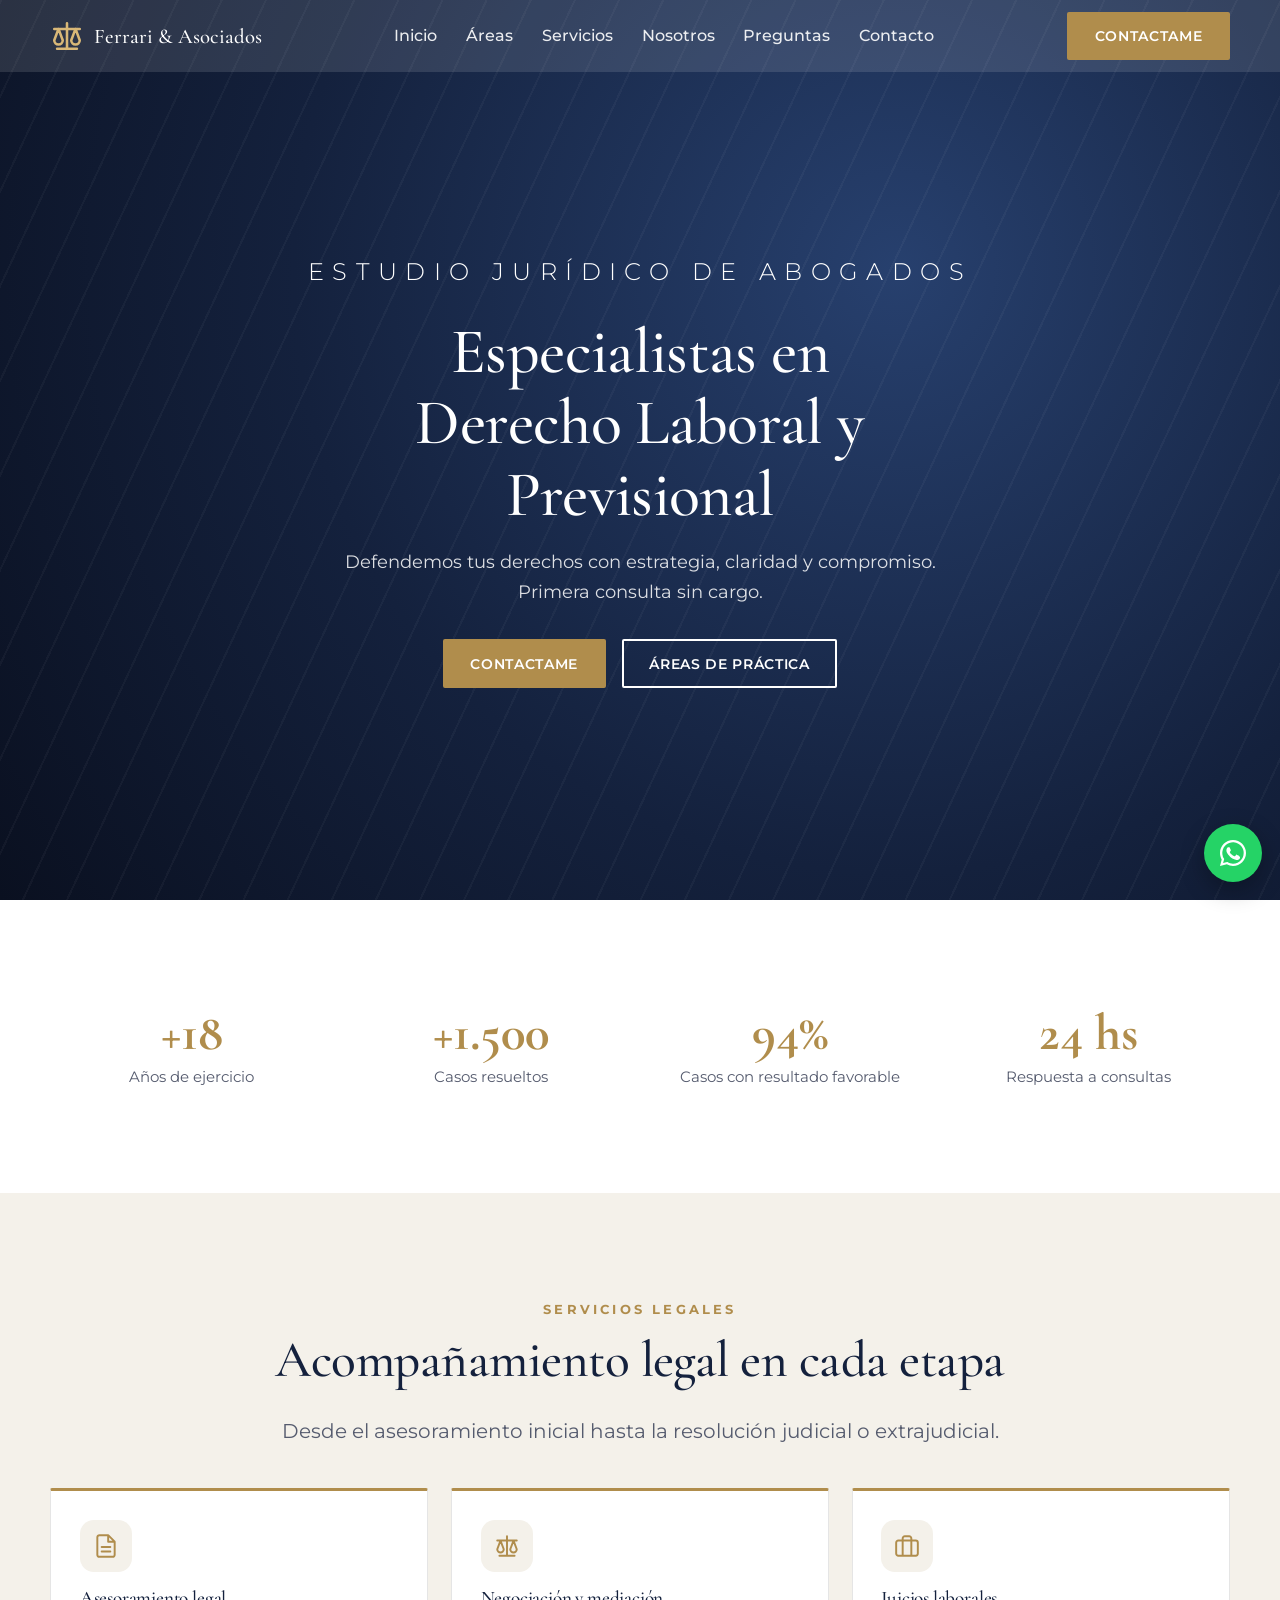
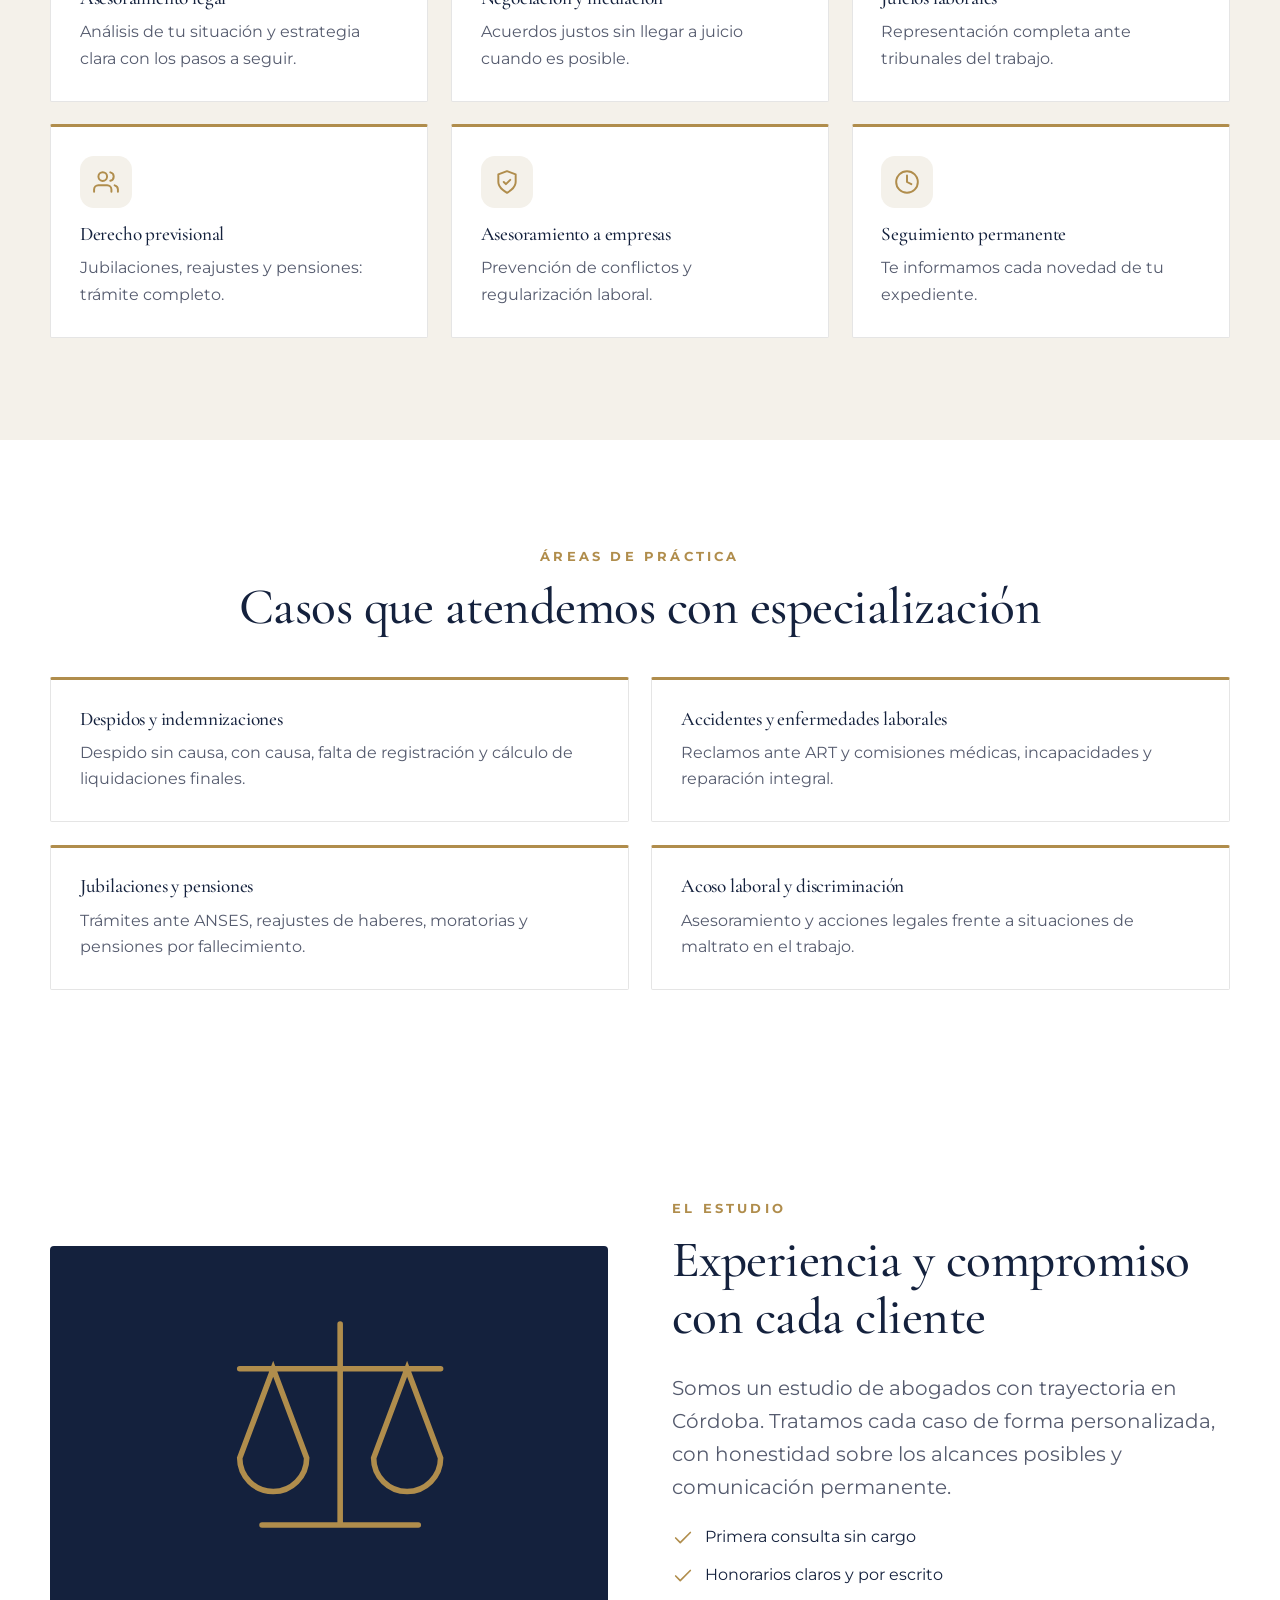
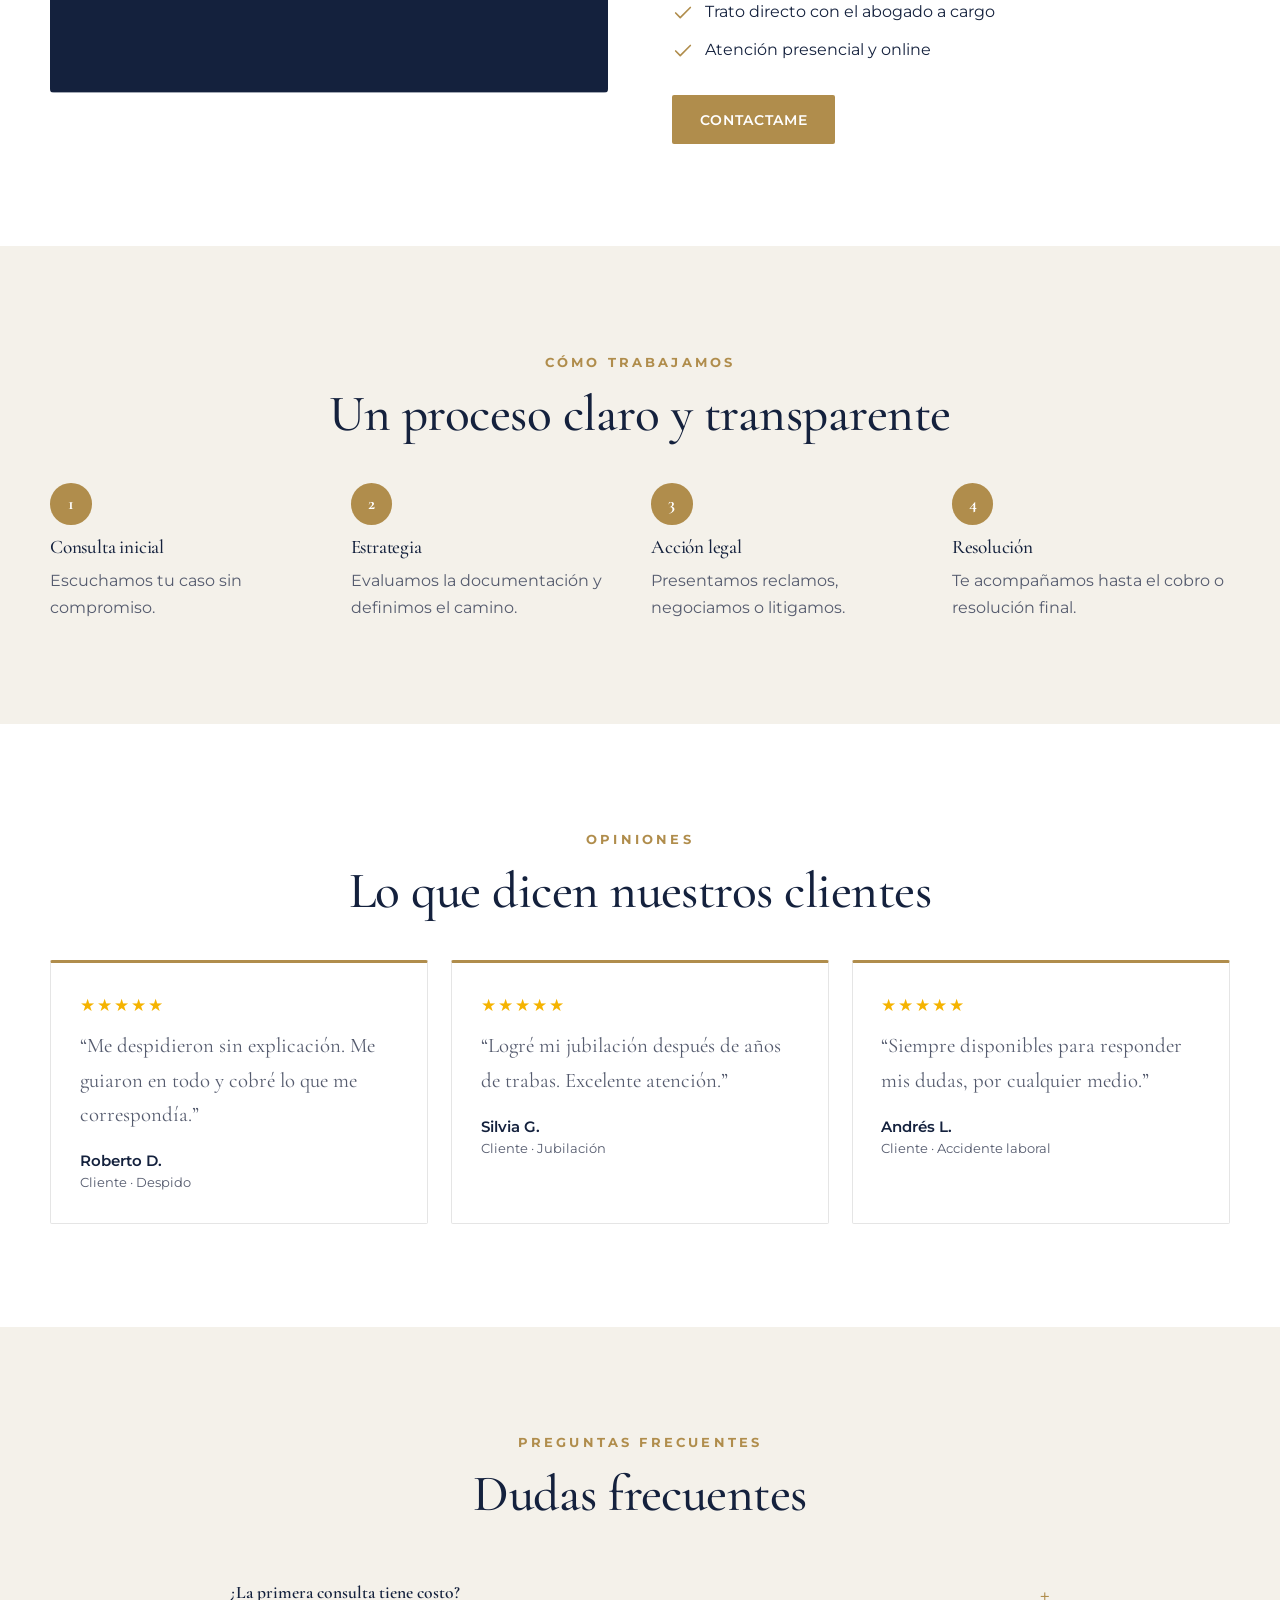
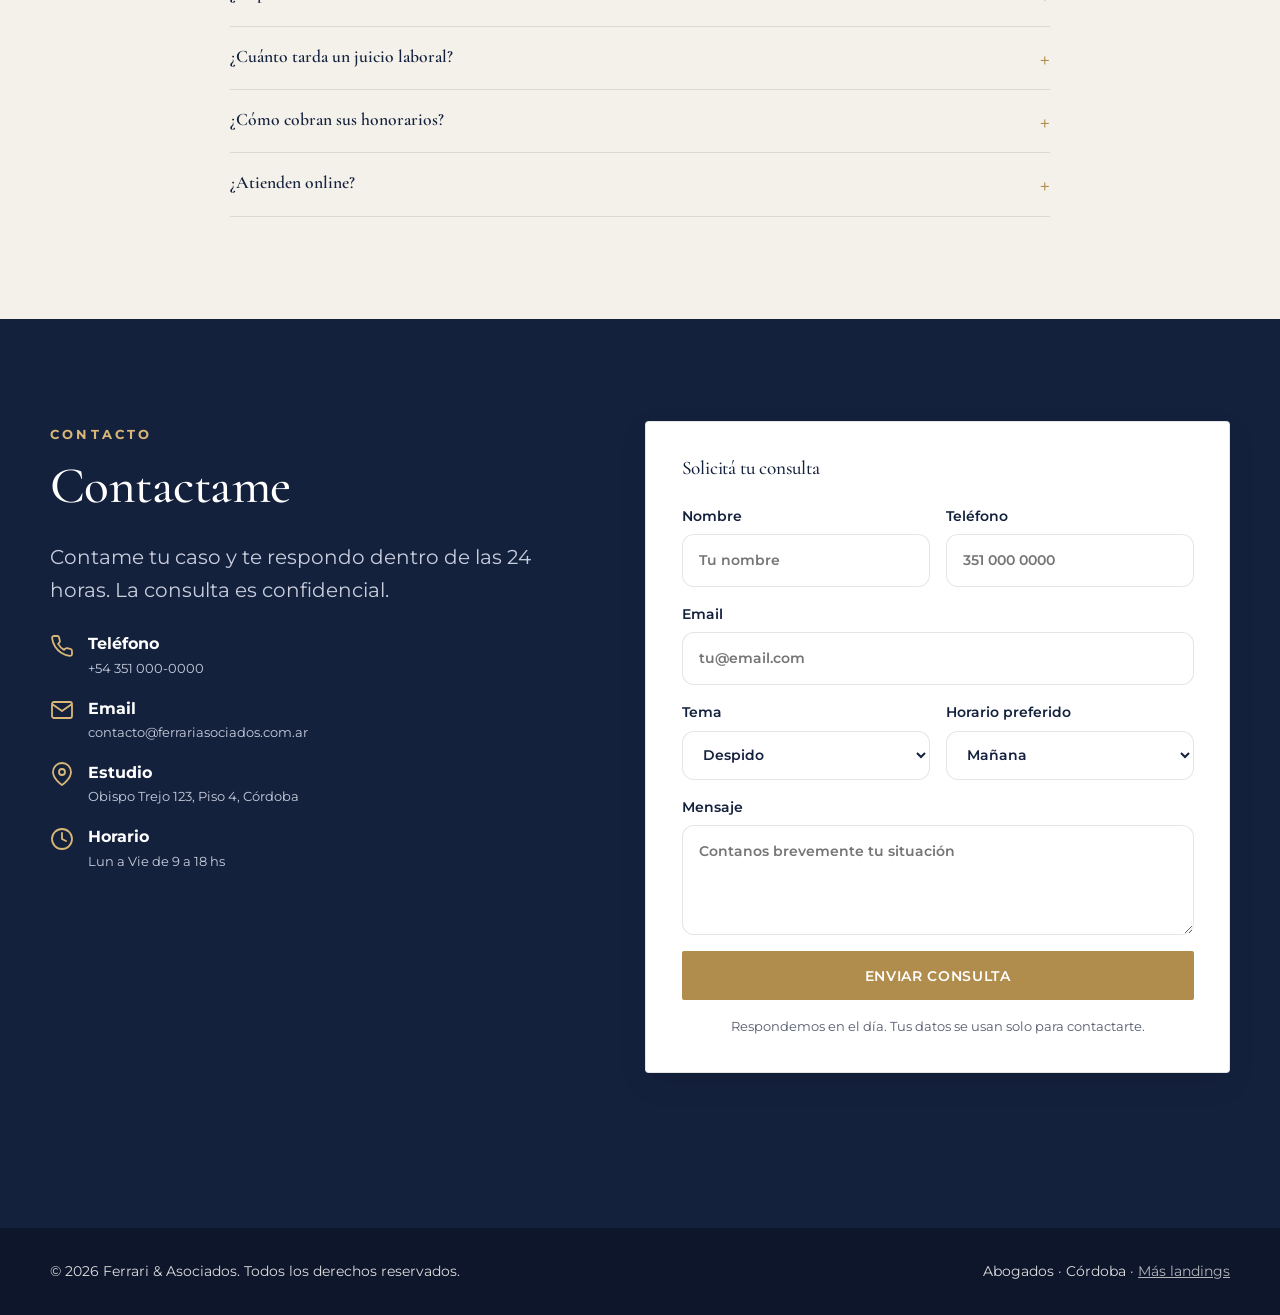
==== abogado/index.html @ fa059aa9 "Agrega 6 landing pages responsive (veterinario, abogado, médico, dentista, psicólogo, nutricionista)" ====
<!DOCTYPE html>
<html lang="es">
<head>
<meta charset="utf-8">
<meta name="viewport" content="width=device-width,initial-scale=1">
<title>Estudio Jurídico Ferrari & Asociados · Abogados en Córdoba</title>
<meta name="description" content="Abogados especialistas en derecho laboral y previsional en Córdoba. Primera consulta sin cargo.">
<meta name="theme-color" content="#14213d">
<link rel="preconnect" href="https://fonts.googleapis.com">
<link rel="preconnect" href="https://fonts.gstatic.com" crossorigin>
<link href="https://fonts.googleapis.com/css2?family=Cormorant+Garamond:wght@400;500;600;700&family=Montserrat:wght@300;400;500;600&display=swap" rel="stylesheet">
<link rel="stylesheet" href="../assets/base.css">
<style>
.checks{list-style:none;padding:0;margin:0 0 2rem;display:grid;gap:.7rem}
.checks li{display:flex;gap:.7rem;align-items:flex-start}
.checks svg{width:22px;height:22px;flex:none;color:var(--primary);margin-top:.2rem}
.person{text-align:center}
.avatar{width:84px;height:84px;margin:0 auto 1rem;border-radius:50%;background:var(--primary);color:var(--primary-ink);display:grid;place-items:center;font:700 2rem var(--font-head)}
.person p{font-size:.95rem}
.hero-actions{display:flex;flex-wrap:wrap;gap:1rem;margin-top:2rem}
.about-art svg{width:100%;height:auto;border-radius:var(--radius)}
.hero-split{min-height:100svh;display:flex;align-items:center;padding:calc(var(--nav-h) + 2rem) 0 4rem;position:relative;overflow:hidden}
.hero-split .container{display:grid;grid-template-columns:1.1fr .9fr;gap:3rem;align-items:center}
.hero-split .art svg{width:100%;height:auto;max-height:70vh;margin-inline:auto}
@media (max-width:820px){.hero-split .container{grid-template-columns:1fr}.hero-split .art{order:-1;max-width:340px;margin-inline:auto}.hero-split{text-align:left}}

:root{--primary:#b08d4c;--accent:#b08d4c;--bg:#fff;--bg2:#f4f1ea;--ink:#14213d;--muted:#555b6e;--soft:#f4f1ea;--font-head:"Cormorant Garamond",serif;--font-body:"Montserrat",sans-serif;--nav-ink:#fff;--menu-ink:#fff;--nav-bg:rgba(14,22,43,.96);--radius:4px;--footer-bg:#0e162b}
h1,h2,h3{font-weight:500}h2{font-size:clamp(2rem,4.5vw,3.2rem)}
.nav{background:rgba(255,255,255,.12);color:#fff}.nav .brand{font-weight:500;font-size:1.3rem}
.hero-law{position:relative;min-height:100svh;display:flex;align-items:center;text-align:center;color:#fff;padding:calc(var(--nav-h) + 2rem) 0 4rem;background:radial-gradient(circle at 70% 30%,#27406e 0,#14213d 55%,#0a1020 100%)}
.hero-law::before{content:"";position:absolute;inset:0;background:repeating-linear-gradient(115deg,rgba(255,255,255,.035) 0 2px,transparent 2px 40px)}
.hero-law .container{position:relative}
.kicker{letter-spacing:.35em;font-size:clamp(.85rem,2.4vw,1.5rem);font-weight:300;margin-bottom:1.5rem}
.hero-law h1{font-size:clamp(2rem,5.5vw,4rem);font-weight:500;max-width:18ch;margin:0 auto 1rem}
.sub{font-size:1.15rem;opacity:.85;max-width:52ch;margin:0 auto}
.hero-law .hero-actions{justify-content:center}
.btn{border-radius:2px;letter-spacing:.05em;text-transform:uppercase;font-size:.85rem}
.btn.gold{background:#b08d4c;color:#fff}.hero-law .btn.ghost{color:#fff}
.card{box-shadow:none;border-top:3px solid var(--primary);border-radius:2px}
.eyebrow{letter-spacing:.25em}
.contact-sec{background:#14213d;color:#fff}.contact-sec .lead,.contact-sec .info small{color:#c9cedd}.contact-sec .eyebrow,.contact-sec .info svg{color:#d9b877}
.contact-sec .form{color:#14213d}.contact-sec .form h3{color:#14213d}
.quote p{font-family:var(--font-head);font-size:1.3rem}
.prices{display:grid;grid-template-columns:repeat(3,1fr);gap:1rem;margin-top:2rem}
@media (max-width:820px){.prices{grid-template-columns:1fr}}
</style>
</head>
<body class="law">
<header class="nav">
  <div class="container">
    <a class="brand" href="#inicio" aria-label="Ferrari & Asociados"><svg style="color:#d9b877" viewBox="0 0 24 24" fill="none" stroke="currentColor" stroke-width="1.8" stroke-linecap="round" stroke-linejoin="round" aria-hidden="true" ><path d="M12 3v18M5 21h14M3 7h18M6 7l-3 8a3 3 0 0 0 6 0zM18 7l-3 8a3 3 0 0 0 6 0z"/></svg><span>Ferrari & Asociados</span></a>
    <nav aria-label="Principal"><ul class="menu"><li><a href="#inicio">Inicio</a></li><li><a href="#areas">Áreas</a></li><li><a href="#servicios">Servicios</a></li><li><a href="#nosotros">Nosotros</a></li><li><a href="#faq">Preguntas</a></li><li><a href="#contacto">Contacto</a></li></ul></nav>
    <a class="btn nav-cta gold" href="#contacto">Contactame</a>
    <button class="burger" aria-label="Abrir menú" aria-expanded="false"><span></span><span></span><span></span></button>
  </div>
</header>
<main>
<section class="hero-law" id="inicio"><div class="shade"></div><div class="container"><p class="kicker">ESTUDIO JURÍDICO DE ABOGADOS</p><h1>Especialistas en Derecho Laboral y Previsional</h1><p class="sub">Defendemos tus derechos con estrategia, claridad y compromiso. Primera consulta sin cargo.</p><div class="hero-actions"><a class="btn gold" href="#contacto">Contactame</a><a class="btn ghost" href="#areas">Áreas de práctica</a></div></div></section>
<section class="section"><div class="container"><div class="stats"><div><b>+18</b><span>Años de ejercicio</span></div><div><b>+1.500</b><span>Casos resueltos</span></div><div><b>94%</b><span>Casos con resultado favorable</span></div><div><b>24 hs</b><span>Respuesta a consultas</span></div></div></div></section>
<section class="section alt" id="servicios"><div class="container">
  <div class="center"><span class="eyebrow">Servicios legales</span><h2>Acompañamiento legal en cada etapa</h2><p class="lead">Desde el asesoramiento inicial hasta la resolución judicial o extrajudicial.</p></div>
  <div class="grid g3" style="margin-top:2.5rem"><article class="card reveal"><div class="ico"><svg viewBox="0 0 24 24" fill="none" stroke="currentColor" stroke-width="1.8" stroke-linecap="round" stroke-linejoin="round" aria-hidden="true" ><path d="M14 2H6a2 2 0 0 0-2 2v16a2 2 0 0 0 2 2h12a2 2 0 0 0 2-2V8zM14 2v6h6M8 13h8M8 17h8"/></svg></div><h3>Asesoramiento legal</h3><p>Análisis de tu situación y estrategia clara con los pasos a seguir.</p></article><article class="card reveal"><div class="ico"><svg viewBox="0 0 24 24" fill="none" stroke="currentColor" stroke-width="1.8" stroke-linecap="round" stroke-linejoin="round" aria-hidden="true" ><path d="M12 3v18M5 21h14M3 7h18M6 7l-3 8a3 3 0 0 0 6 0zM18 7l-3 8a3 3 0 0 0 6 0z"/></svg></div><h3>Negociación y mediación</h3><p>Acuerdos justos sin llegar a juicio cuando es posible.</p></article><article class="card reveal"><div class="ico"><svg viewBox="0 0 24 24" fill="none" stroke="currentColor" stroke-width="1.8" stroke-linecap="round" stroke-linejoin="round" aria-hidden="true" ><path d="M4 7h16a2 2 0 0 1 2 2v10a2 2 0 0 1-2 2H4a2 2 0 0 1-2-2V9a2 2 0 0 1 2-2zM16 21V5a2 2 0 0 0-2-2h-4a2 2 0 0 0-2 2v16"/></svg></div><h3>Juicios laborales</h3><p>Representación completa ante tribunales del trabajo.</p></article><article class="card reveal"><div class="ico"><svg viewBox="0 0 24 24" fill="none" stroke="currentColor" stroke-width="1.8" stroke-linecap="round" stroke-linejoin="round" aria-hidden="true" ><path d="M17 21v-2a4 4 0 0 0-4-4H5a4 4 0 0 0-4 4v2M9 3a4 4 0 1 0 0 8 4 4 0 0 0 0-8zM23 21v-2a4 4 0 0 0-3-3.9M16 3.1a4 4 0 0 1 0 7.8"/></svg></div><h3>Derecho previsional</h3><p>Jubilaciones, reajustes y pensiones: trámite completo.</p></article><article class="card reveal"><div class="ico"><svg viewBox="0 0 24 24" fill="none" stroke="currentColor" stroke-width="1.8" stroke-linecap="round" stroke-linejoin="round" aria-hidden="true" ><path d="M12 22s8-4 8-10V5l-8-3-8 3v7c0 6 8 10 8 10zM9 12l2 2 4-4"/></svg></div><h3>Asesoramiento a empresas</h3><p>Prevención de conflictos y regularización laboral.</p></article><article class="card reveal"><div class="ico"><svg viewBox="0 0 24 24" fill="none" stroke="currentColor" stroke-width="1.8" stroke-linecap="round" stroke-linejoin="round" aria-hidden="true" ><path d="M12 2a10 10 0 1 0 0 20 10 10 0 0 0 0-20zM12 6v6l4 2"/></svg></div><h3>Seguimiento permanente</h3><p>Te informamos cada novedad de tu expediente.</p></article></div>
</div></section>
<section class="section" id="areas"><div class="container"><div class="center"><span class="eyebrow">Áreas de práctica</span><h2>Casos que atendemos con especialización</h2></div><div class="grid g2" style="margin-top:2.5rem"><div class="card reveal"><h3>Despidos y indemnizaciones</h3><p>Despido sin causa, con causa, falta de registración y cálculo de liquidaciones finales.</p></div><div class="card reveal"><h3>Accidentes y enfermedades laborales</h3><p>Reclamos ante ART y comisiones médicas, incapacidades y reparación integral.</p></div><div class="card reveal"><h3>Jubilaciones y pensiones</h3><p>Trámites ante ANSES, reajustes de haberes, moratorias y pensiones por fallecimiento.</p></div><div class="card reveal"><h3>Acoso laboral y discriminación</h3><p>Asesoramiento y acciones legales frente a situaciones de maltrato en el trabajo.</p></div></div></div></section>
<section class="section" id="nosotros"><div class="container split">
  <div class="about-art reveal" aria-hidden="true"><svg viewBox="0 0 500 400"><rect width="500" height="400" fill="#14213d"/><g stroke="#b08d4c" fill="none" stroke-width="5" stroke-linecap="round" transform="translate(140 40) scale(10)"><path d="M12 3v18M5 21h14M3 7h18M6 7l-3 8a3 3 0 0 0 6 0zM18 7l-3 8a3 3 0 0 0 6 0z" stroke-width=".5"/></g></svg></div>
  <div class="reveal"><span class="eyebrow">El estudio</span><h2>Experiencia y compromiso con cada cliente</h2><p class="lead">Somos un estudio de abogados con trayectoria en Córdoba. Tratamos cada caso de forma personalizada, con honestidad sobre los alcances posibles y comunicación permanente.</p><ul class="checks"><li><svg viewBox="0 0 24 24" fill="none" stroke="currentColor" stroke-width="1.8" stroke-linecap="round" stroke-linejoin="round" aria-hidden="true" ><path d="M20 6L9 17l-5-5"/></svg><span>Primera consulta sin cargo</span></li><li><svg viewBox="0 0 24 24" fill="none" stroke="currentColor" stroke-width="1.8" stroke-linecap="round" stroke-linejoin="round" aria-hidden="true" ><path d="M20 6L9 17l-5-5"/></svg><span>Honorarios claros y por escrito</span></li><li><svg viewBox="0 0 24 24" fill="none" stroke="currentColor" stroke-width="1.8" stroke-linecap="round" stroke-linejoin="round" aria-hidden="true" ><path d="M20 6L9 17l-5-5"/></svg><span>Trato directo con el abogado a cargo</span></li><li><svg viewBox="0 0 24 24" fill="none" stroke="currentColor" stroke-width="1.8" stroke-linecap="round" stroke-linejoin="round" aria-hidden="true" ><path d="M20 6L9 17l-5-5"/></svg><span>Atención presencial y online</span></li></ul><a class="btn" href="#contacto">Contactame</a></div>
</div></section>

<section class="section alt" id="proceso"><div class="container">
  <div class="center"><span class="eyebrow">Cómo trabajamos</span><h2>Un proceso claro y transparente</h2></div>
  <ol class="steps" style="margin-top:2.5rem"><li class="reveal"><h3>Consulta inicial</h3><p>Escuchamos tu caso sin compromiso.</p></li><li class="reveal"><h3>Estrategia</h3><p>Evaluamos la documentación y definimos el camino.</p></li><li class="reveal"><h3>Acción legal</h3><p>Presentamos reclamos, negociamos o litigamos.</p></li><li class="reveal"><h3>Resolución</h3><p>Te acompañamos hasta el cobro o resolución final.</p></li></ol>
</div></section>
<section class="section " id="opiniones"><div class="container">
  <div class="center"><span class="eyebrow">Opiniones</span><h2>Lo que dicen nuestros clientes</h2></div>
  <div class="grid g3" style="margin-top:2.5rem"><blockquote class="card quote reveal" style="margin:0"><div class="stars" aria-label="5 estrellas">★★★★★</div><p>“Me despidieron sin explicación. Me guiaron en todo y cobré lo que me correspondía.”</p><footer>Roberto D.<small>Cliente · Despido</small></footer></blockquote><blockquote class="card quote reveal" style="margin:0"><div class="stars" aria-label="5 estrellas">★★★★★</div><p>“Logré mi jubilación después de años de trabas. Excelente atención.”</p><footer>Silvia G.<small>Cliente · Jubilación</small></footer></blockquote><blockquote class="card quote reveal" style="margin:0"><div class="stars" aria-label="5 estrellas">★★★★★</div><p>“Siempre disponibles para responder mis dudas, por cualquier medio.”</p><footer>Andrés L.<small>Cliente · Accidente laboral</small></footer></blockquote></div>
</div></section>
<section class="section alt" id="faq"><div class="container">
  <div class="center"><span class="eyebrow">Preguntas frecuentes</span><h2>Dudas frecuentes</h2></div>
  <div class="faq"><details><summary>¿La primera consulta tiene costo?</summary><p>No. La primera consulta es sin cargo y sin compromiso.</p></details><details><summary>¿Cuánto tarda un juicio laboral?</summary><p>Depende de cada caso. En la consulta te damos un estimativo realista.</p></details><details><summary>¿Cómo cobran sus honorarios?</summary><p>Se acuerdan por escrito al inicio. En muchos casos, a resultado.</p></details><details><summary>¿Atienden online?</summary><p>Sí, por videollamada o WhatsApp, además de la atención presencial.</p></details></div>
</div></section>
<section class="section contact-sec" id="contacto"><div class="container contact">
  <div class="reveal">
    <span class="eyebrow">Contacto</span>
    <h2>Contactame</h2>
    <p class="lead">Contame tu caso y te respondo dentro de las 24 horas. La consulta es confidencial.</p>
    <ul class="info"><li><svg viewBox="0 0 24 24" fill="none" stroke="currentColor" stroke-width="1.8" stroke-linecap="round" stroke-linejoin="round" aria-hidden="true" ><path d="M22 16.9v3a2 2 0 0 1-2.2 2 19.8 19.8 0 0 1-8.6-3.1 19.5 19.5 0 0 1-6-6A19.8 19.8 0 0 1 2.1 4.2 2 2 0 0 1 4.1 2h3a2 2 0 0 1 2 1.7c.1 1 .4 1.9.7 2.8a2 2 0 0 1-.5 2.1L8.1 9.9a16 16 0 0 0 6 6l1.3-1.3a2 2 0 0 1 2.1-.4c.9.3 1.8.6 2.8.7a2 2 0 0 1 1.7 2z"/></svg><div><b>Teléfono</b><small>+54 351 000-0000</small></div></li><li><svg viewBox="0 0 24 24" fill="none" stroke="currentColor" stroke-width="1.8" stroke-linecap="round" stroke-linejoin="round" aria-hidden="true" ><path d="M4 4h16a2 2 0 0 1 2 2v12a2 2 0 0 1-2 2H4a2 2 0 0 1-2-2V6a2 2 0 0 1 2-2zM22 6l-10 7L2 6"/></svg><div><b>Email</b><small>contacto@ferrariasociados.com.ar</small></div></li><li><svg viewBox="0 0 24 24" fill="none" stroke="currentColor" stroke-width="1.8" stroke-linecap="round" stroke-linejoin="round" aria-hidden="true" ><path d="M21 10c0 7-9 13-9 13S3 17 3 10a9 9 0 0 1 18 0zM12 7a3 3 0 1 0 0 6 3 3 0 0 0 0-6z"/></svg><div><b>Estudio</b><small>Obispo Trejo 123, Piso 4, Córdoba</small></div></li><li><svg viewBox="0 0 24 24" fill="none" stroke="currentColor" stroke-width="1.8" stroke-linecap="round" stroke-linejoin="round" aria-hidden="true" ><path d="M12 2a10 10 0 1 0 0 20 10 10 0 0 0 0-20zM12 6v6l4 2"/></svg><div><b>Horario</b><small>Lun a Vie de 9 a 18 hs</small></div></li></ul>
    <iframe class="map" title="Mapa" loading="lazy" src="https://www.openstreetmap.org/export/embed.html?bbox=-64.22%2C-31.44%2C-64.16%2C-31.40&amp;layer=mapnik"></iframe>
  </div>
  <form class="form reveal" data-wa="5493510000000" aria-label="Formulario de contacto">
    <h3>Solicitá tu consulta</h3>
    <div class="row">
      <label>Nombre<input name="Nombre" required autocomplete="name" placeholder="Tu nombre"></label>
      <label>Teléfono<input name="Teléfono" type="tel" required autocomplete="tel" placeholder="351 000 0000"></label>
    </div>
    <label>Email<input name="Email" type="email" autocomplete="email" placeholder="tu@email.com"></label>
    <div class="row">
      <label>Tema<select name="Motivo"><option>Despido</option><option>Accidente laboral</option><option>Jubilación / pensión</option><option>Reclamo de haberes</option><option>Otro</option></select></label>
      <label>Horario preferido<select name="Horario"><option>Mañana</option><option>Tarde</option><option>Noche</option></select></label>
    </div>
    <label>Mensaje<textarea name="Mensaje" placeholder="Contanos brevemente tu situación"></textarea></label>
    <button class="btn block gold" type="submit">Enviar consulta</button>
    <div class="form-ok" role="status">¡Gracias! Se abrió WhatsApp con tu mensaje para que lo envíes.</div>
    <p class="note">Respondemos en el día. Tus datos se usan solo para contactarte.</p>
  </form>
</div></section>
</main>
<footer class="footer"><div class="container"><span>© <span id="year">2026</span> Ferrari & Asociados. Todos los derechos reservados.</span><span>Abogados · Córdoba · <a href="../index.html">Más landings</a></span></div></footer>
<a class="wa" href="https://wa.me/5493510000000" target="_blank" rel="noopener" aria-label="WhatsApp"><svg viewBox="0 0 32 32" aria-hidden="true"><path d="M16 3C8.8 3 3 8.8 3 16c0 2.3.6 4.5 1.7 6.4L3 29l6.8-1.8A13 13 0 0 0 16 29c7.2 0 13-5.8 13-13S23.2 3 16 3zm0 23.7c-2 0-3.9-.6-5.5-1.6l-.4-.2-4 1 1.1-3.9-.3-.4A10.7 10.7 0 1 1 16 26.700zm5.900-8c-.3-.2-1.900-.9-2.200-1-.3-.1-.5-.2-.7.2-.2.300-.8 1-1 1.200-.2.200-.4.200-.7.100-.3-.2-1.400-.5-2.600-1.600-1-.9-1.600-1.900-1.800-2.200-.2-.3 0-.5.100-.7l.5-.6c.2-.2.200-.3.300-.5.100-.2.100-.4 0-.6l-1-2.300c-.2-.6-.5-.5-.7-.5h-.6c-.2 0-.6.100-.9.400-.3.300-1.200 1.100-1.200 2.800s1.200 3.300 1.400 3.500c.2.200 2.400 3.700 5.800 5.100 3.400 1.400 3.400.9 4 .9.600-.1 1.900-.8 2.200-1.500.3-.8.300-1.400.2-1.500-.1-.1-.3-.2-.6-.4z"/></svg></a>
<script src="../assets/main.js"></script>
</body>
</html>
---- assets/base.css ----
/* Base compartida: reset, layout responsive y componentes. Cada landing define su tema con variables. */
:root{
  --bg:#fff;--bg2:#f5f5f7;--ink:#1b1b1f;--muted:#5d5d68;
  --primary:#3a5bd9;--primary-ink:#fff;--accent:#ff7a3d;
  --line:rgba(0,0,0,.1);--radius:16px;--shadow:0 10px 30px rgba(0,0,0,.08);
  --font-head:system-ui,-apple-system,"Segoe UI",Roboto,sans-serif;
  --font-body:system-ui,-apple-system,"Segoe UI",Roboto,sans-serif;
  --nav-h:72px;
}
*,*::before,*::after{box-sizing:border-box}
html{scroll-behavior:smooth;scroll-padding-top:calc(var(--nav-h) + 8px);-webkit-text-size-adjust:100%}
body{margin:0;background:var(--bg);color:var(--ink);font:1rem/1.65 var(--font-body);overflow-x:hidden}
img,svg{max-width:100%;display:block}
a{color:inherit}
h1,h2,h3{font-family:var(--font-head);line-height:1.12;margin:0 0 .5em;letter-spacing:-.01em}
h1{font-size:clamp(2.2rem,6vw,4.2rem)}
h2{font-size:clamp(1.7rem,4vw,2.8rem)}
h3{font-size:1.2rem}
p{margin:0 0 1em}
.container{width:min(1180px,100% - 2.5rem);margin-inline:auto}
.section{padding:clamp(3.5rem,8vw,6.5rem) 0}
.section.alt{background:var(--bg2)}
.eyebrow{display:inline-block;font-size:.8rem;font-weight:700;letter-spacing:.14em;text-transform:uppercase;color:var(--primary);margin-bottom:.8rem}
.lead{font-size:clamp(1.05rem,2vw,1.25rem);color:var(--muted);max-width:60ch}
.center{text-align:center}.center .lead{margin-inline:auto}
.sr-only{position:absolute;width:1px;height:1px;overflow:hidden;clip:rect(0 0 0 0)}

/* Botones */
.btn{display:inline-flex;align-items:center;gap:.6rem;padding:.9rem 1.6rem;border-radius:999px;border:2px solid transparent;background:var(--primary);color:var(--primary-ink);font:600 1rem var(--font-body);text-decoration:none;cursor:pointer;transition:transform .2s,box-shadow .2s,background .2s}
.btn:hover{transform:translateY(-2px);box-shadow:var(--shadow)}
.btn.ghost{background:transparent;color:inherit;border-color:currentColor}
.btn.accent{background:var(--accent);color:#fff}
.btn.block{width:100%;justify-content:center}

/* Navegación */
.nav{position:fixed;inset:0 0 auto 0;height:var(--nav-h);z-index:50;display:flex;align-items:center;transition:background .3s,box-shadow .3s;color:var(--nav-ink,var(--ink))}
.nav.scrolled{background:var(--nav-bg,rgba(255,255,255,.95));backdrop-filter:blur(10px);box-shadow:0 2px 20px rgba(0,0,0,.1)}
.nav .container{display:flex;align-items:center;justify-content:space-between;gap:1rem}
.brand{display:flex;align-items:center;gap:.6rem;font:700 1.15rem var(--font-head);text-decoration:none}
.brand svg{width:34px;height:34px}
.menu{display:flex;align-items:center;gap:1.8rem;list-style:none;margin:0;padding:0}
.menu a{text-decoration:none;font-weight:500;opacity:.9}
.menu a:hover{opacity:1;text-decoration:underline;text-underline-offset:6px}
.burger{display:none;background:none;border:0;width:44px;height:44px;cursor:pointer;color:inherit}
.burger span{display:block;width:24px;height:2px;background:currentColor;margin:5px auto;transition:.3s}
.burger[aria-expanded=true] span:nth-child(1){transform:translateY(7px) rotate(45deg)}
.burger[aria-expanded=true] span:nth-child(2){opacity:0}
.burger[aria-expanded=true] span:nth-child(3){transform:translateY(-7px) rotate(-45deg)}

/* Grillas */
.grid{display:grid;gap:1.4rem}
.g2{grid-template-columns:repeat(2,1fr)}
.g3{grid-template-columns:repeat(3,1fr)}
.g4{grid-template-columns:repeat(4,1fr)}
.card{background:var(--card,#fff);border-radius:var(--radius);padding:1.8rem;box-shadow:var(--shadow);border:1px solid var(--line);transition:transform .25s}
.card:hover{transform:translateY(-4px)}
.card .ico{width:52px;height:52px;border-radius:14px;display:grid;place-items:center;background:var(--soft,rgba(0,0,0,.06));color:var(--primary);margin-bottom:1rem}
.card .ico svg{width:26px;height:26px}
.card p{color:var(--muted);margin:0}
.split{display:grid;grid-template-columns:1fr 1fr;gap:clamp(2rem,5vw,4.5rem);align-items:center}
.stats{display:grid;grid-template-columns:repeat(4,1fr);gap:1rem;text-align:center}
.stats b{display:block;font:700 clamp(2rem,5vw,3.2rem) var(--font-head);color:var(--primary)}
.stats span{color:var(--muted);font-size:.95rem}
.steps{counter-reset:s;display:grid;grid-template-columns:repeat(4,1fr);gap:1.4rem}
.steps li{list-style:none;position:relative;padding-top:3.4rem}
.steps li::before{counter-increment:s;content:counter(s);position:absolute;top:0;left:0;width:2.6rem;height:2.6rem;border-radius:50%;background:var(--primary);color:var(--primary-ink);display:grid;place-items:center;font:700 1.1rem var(--font-head)}
.steps{padding:0;margin:0}
.steps p{color:var(--muted);margin:0}

/* Testimonios */
.quote{font-size:1.05rem}
.quote footer{margin-top:1rem;font-weight:600;font-size:.95rem}
.quote footer small{display:block;color:var(--muted);font-weight:400}
.stars{color:#f5b301;letter-spacing:2px;margin-bottom:.6rem}

/* FAQ */
.faq{max-width:820px;margin:2.5rem auto 0}
.faq details{border-bottom:1px solid var(--line);padding:1.2rem 0}
.faq summary{cursor:pointer;font:600 1.1rem var(--font-head);list-style:none;display:flex;justify-content:space-between;gap:1rem}
.faq summary::-webkit-details-marker{display:none}
.faq summary::after{content:"+";font-size:1.5rem;line-height:1;color:var(--primary)}
.faq details[open] summary::after{content:"–"}
.faq details p{margin:.8rem 0 0;color:var(--muted)}

/* Contacto */
.contact{display:grid;grid-template-columns:1fr 1.1fr;gap:clamp(2rem,5vw,4rem);align-items:start}
.info{list-style:none;padding:0;margin:1.5rem 0 0;display:grid;gap:1rem}
.info li{display:flex;gap:.9rem;align-items:flex-start}
.info svg{width:24px;height:24px;flex:none;color:var(--primary);margin-top:.15rem}
.info small{display:block;color:var(--muted)}
.form{background:var(--card,#fff);padding:clamp(1.4rem,3vw,2.2rem);border-radius:var(--radius);box-shadow:var(--shadow);border:1px solid var(--line);display:grid;gap:1rem}
.form .row{display:grid;grid-template-columns:1fr 1fr;gap:1rem}
.form label{display:grid;gap:.35rem;font-weight:600;font-size:.9rem}
.form input,.form select,.form textarea{font:inherit;padding:.85rem 1rem;border:1.5px solid var(--line);border-radius:12px;background:var(--bg);color:var(--ink);width:100%}
.form input:focus,.form select:focus,.form textarea:focus{outline:3px solid color-mix(in srgb,var(--primary) 35%,transparent);border-color:var(--primary)}
.form textarea{min-height:110px;resize:vertical}
.form .note{font-size:.8rem;color:var(--muted);margin:0;text-align:center}
.form-ok{display:none;padding:.8rem 1rem;border-radius:12px;background:#e6f7ea;color:#14602b;font-weight:600}
.form-ok.show{display:block}
.map{width:100%;height:220px;border:0;border-radius:var(--radius);margin-top:1.5rem;filter:saturate(.9)}

/* Footer y WhatsApp */
.footer{padding:2rem 0;font-size:.9rem;background:var(--footer-bg,#111);color:var(--footer-ink,#ddd)}
.footer .container{display:flex;flex-wrap:wrap;justify-content:space-between;gap:1rem}
.footer a{opacity:.8}
.wa{position:fixed;right:18px;bottom:18px;z-index:60;width:58px;height:58px;border-radius:50%;background:#25d366;display:grid;place-items:center;box-shadow:0 8px 24px rgba(0,0,0,.3);transition:transform .2s}
.wa:hover{transform:scale(1.08)}
.wa svg{width:32px;height:32px;fill:#fff}

/* Animación de entrada */
.reveal{opacity:0;transform:translateY(24px);transition:opacity .7s,transform .7s}
.reveal.in{opacity:1;transform:none}
@media (prefers-reduced-motion:reduce){*{animation:none!important;transition:none!important}.reveal{opacity:1;transform:none}html{scroll-behavior:auto}}

/* Tablet */
@media (max-width:1024px){
  .g4,.steps,.stats{grid-template-columns:repeat(2,1fr)}
  .g3{grid-template-columns:repeat(2,1fr)}
}
/* Celular */
@media (max-width:820px){
  .burger{display:block}
  .menu{position:fixed;inset:var(--nav-h) 0 auto 0;flex-direction:column;align-items:stretch;gap:0;background:var(--nav-bg,#fff);color:var(--menu-ink,var(--ink));padding:.5rem 1.5rem 1.5rem;box-shadow:0 20px 30px rgba(0,0,0,.15);transform:translateY(-120%);transition:transform .3s;max-height:calc(100vh - var(--nav-h));overflow:auto}
  .menu.open{transform:none}
  .menu li{border-bottom:1px solid var(--line)}
  .menu a{display:block;padding:1rem 0}
  .split,.contact{grid-template-columns:1fr}
  .g2,.g3{grid-template-columns:1fr}
  .form .row{grid-template-columns:1fr}
  .nav-cta{display:none}
}
@media (max-width:480px){
  .g4,.steps,.stats{grid-template-columns:1fr}
  .stats{grid-template-columns:repeat(2,1fr)}
  .btn{width:100%;justify-content:center}
  .hero-actions{flex-direction:column}
}
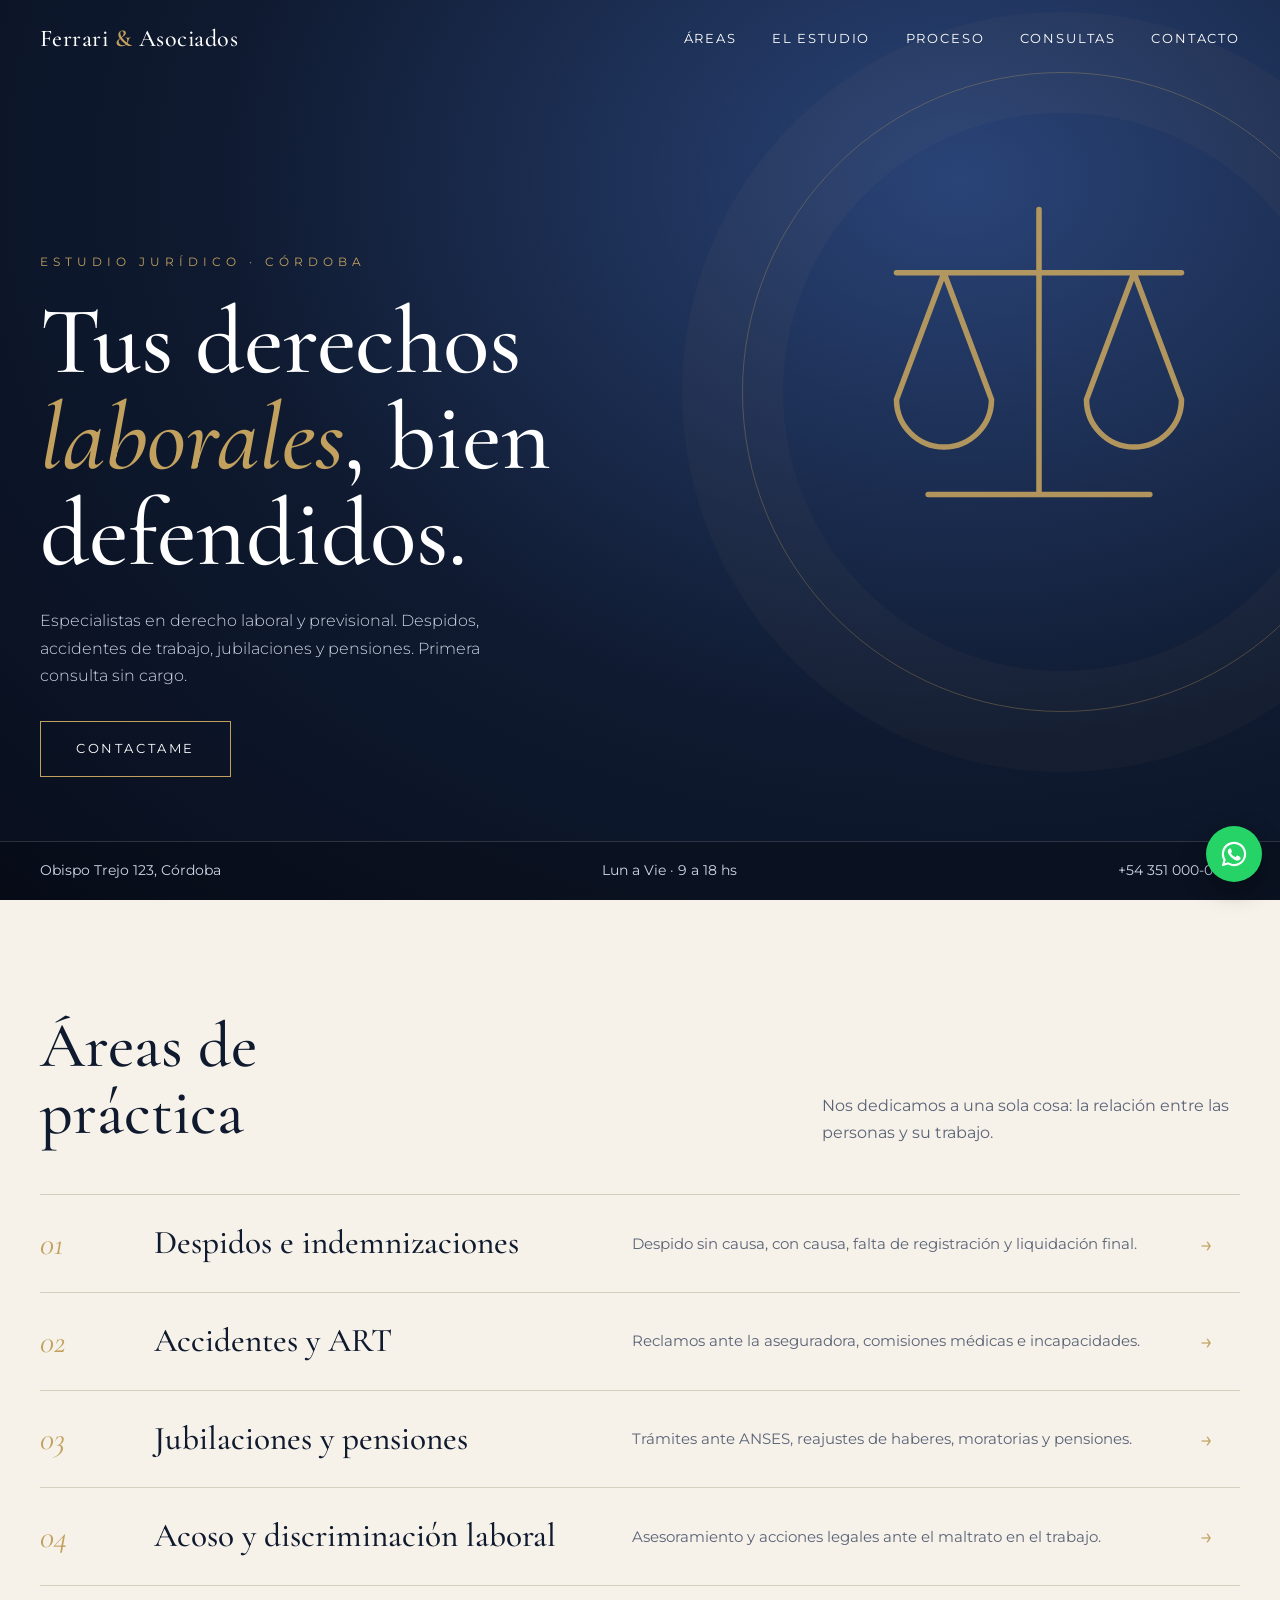
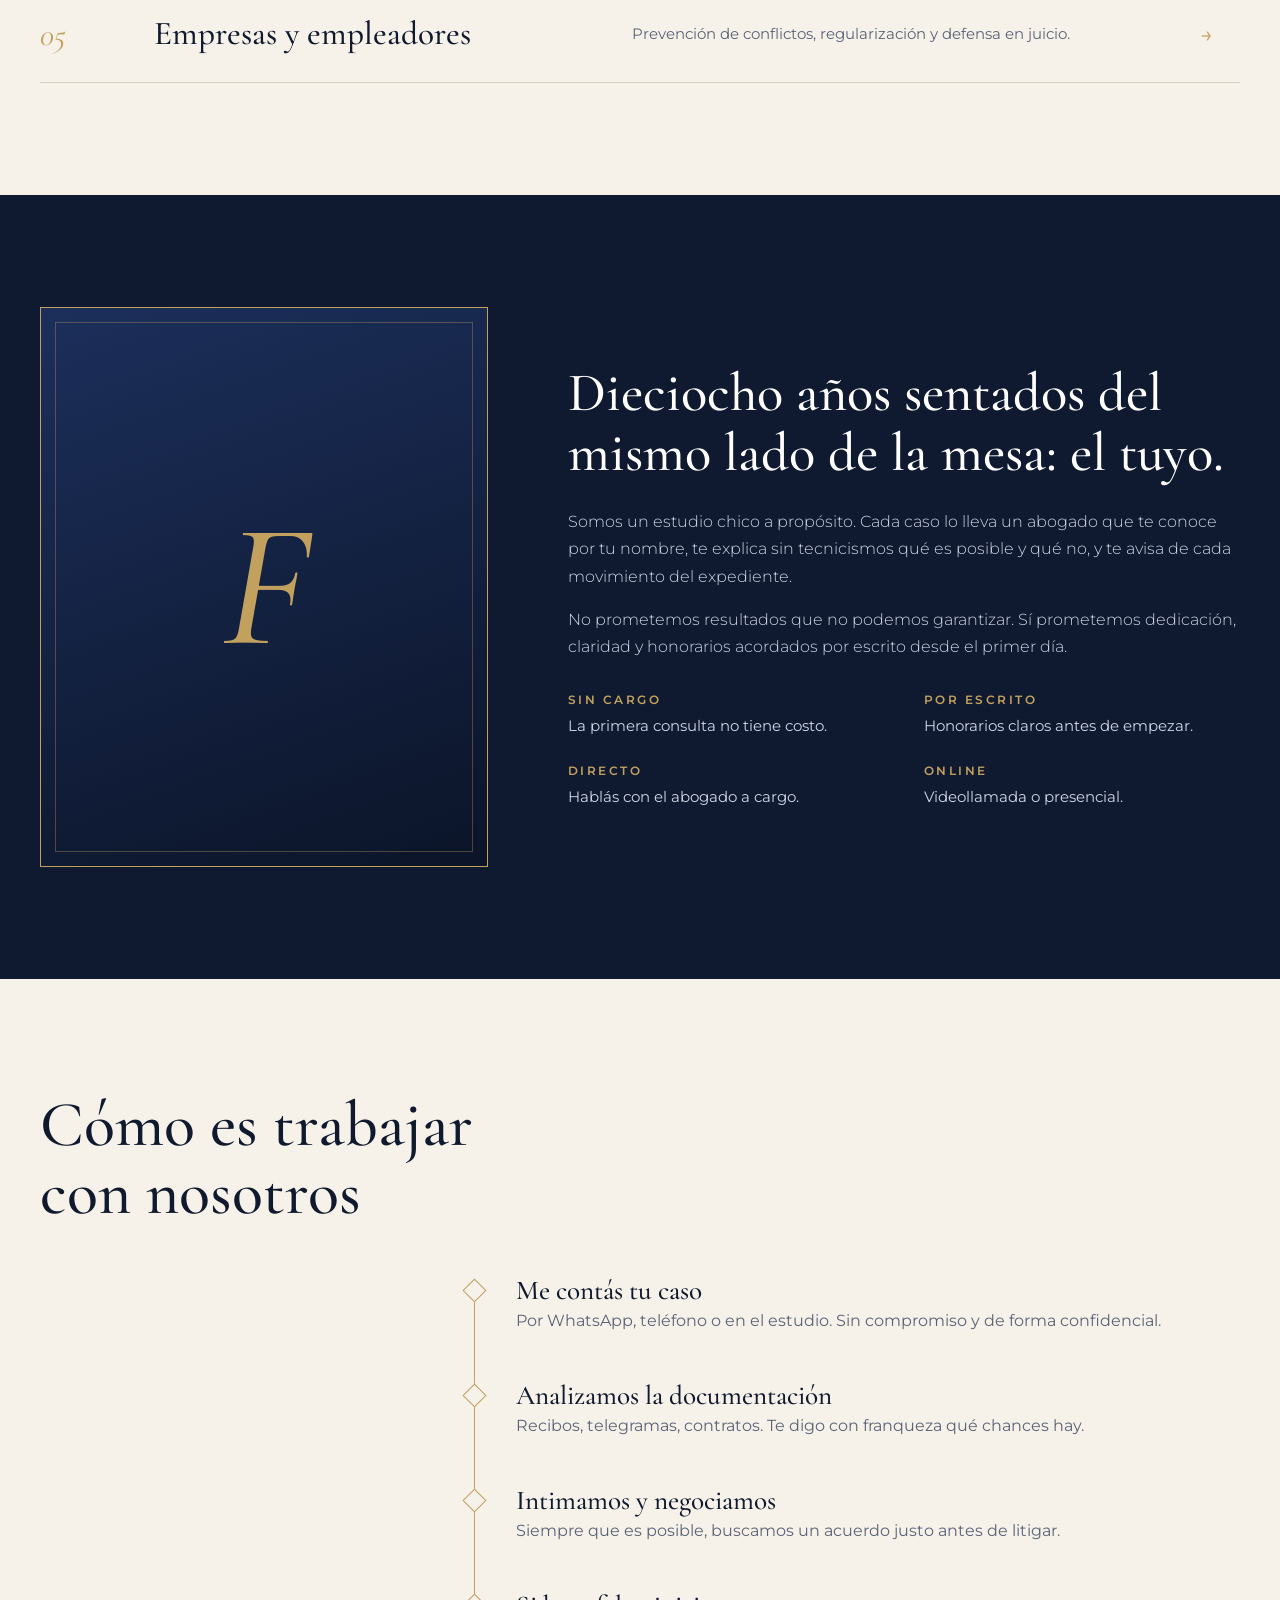
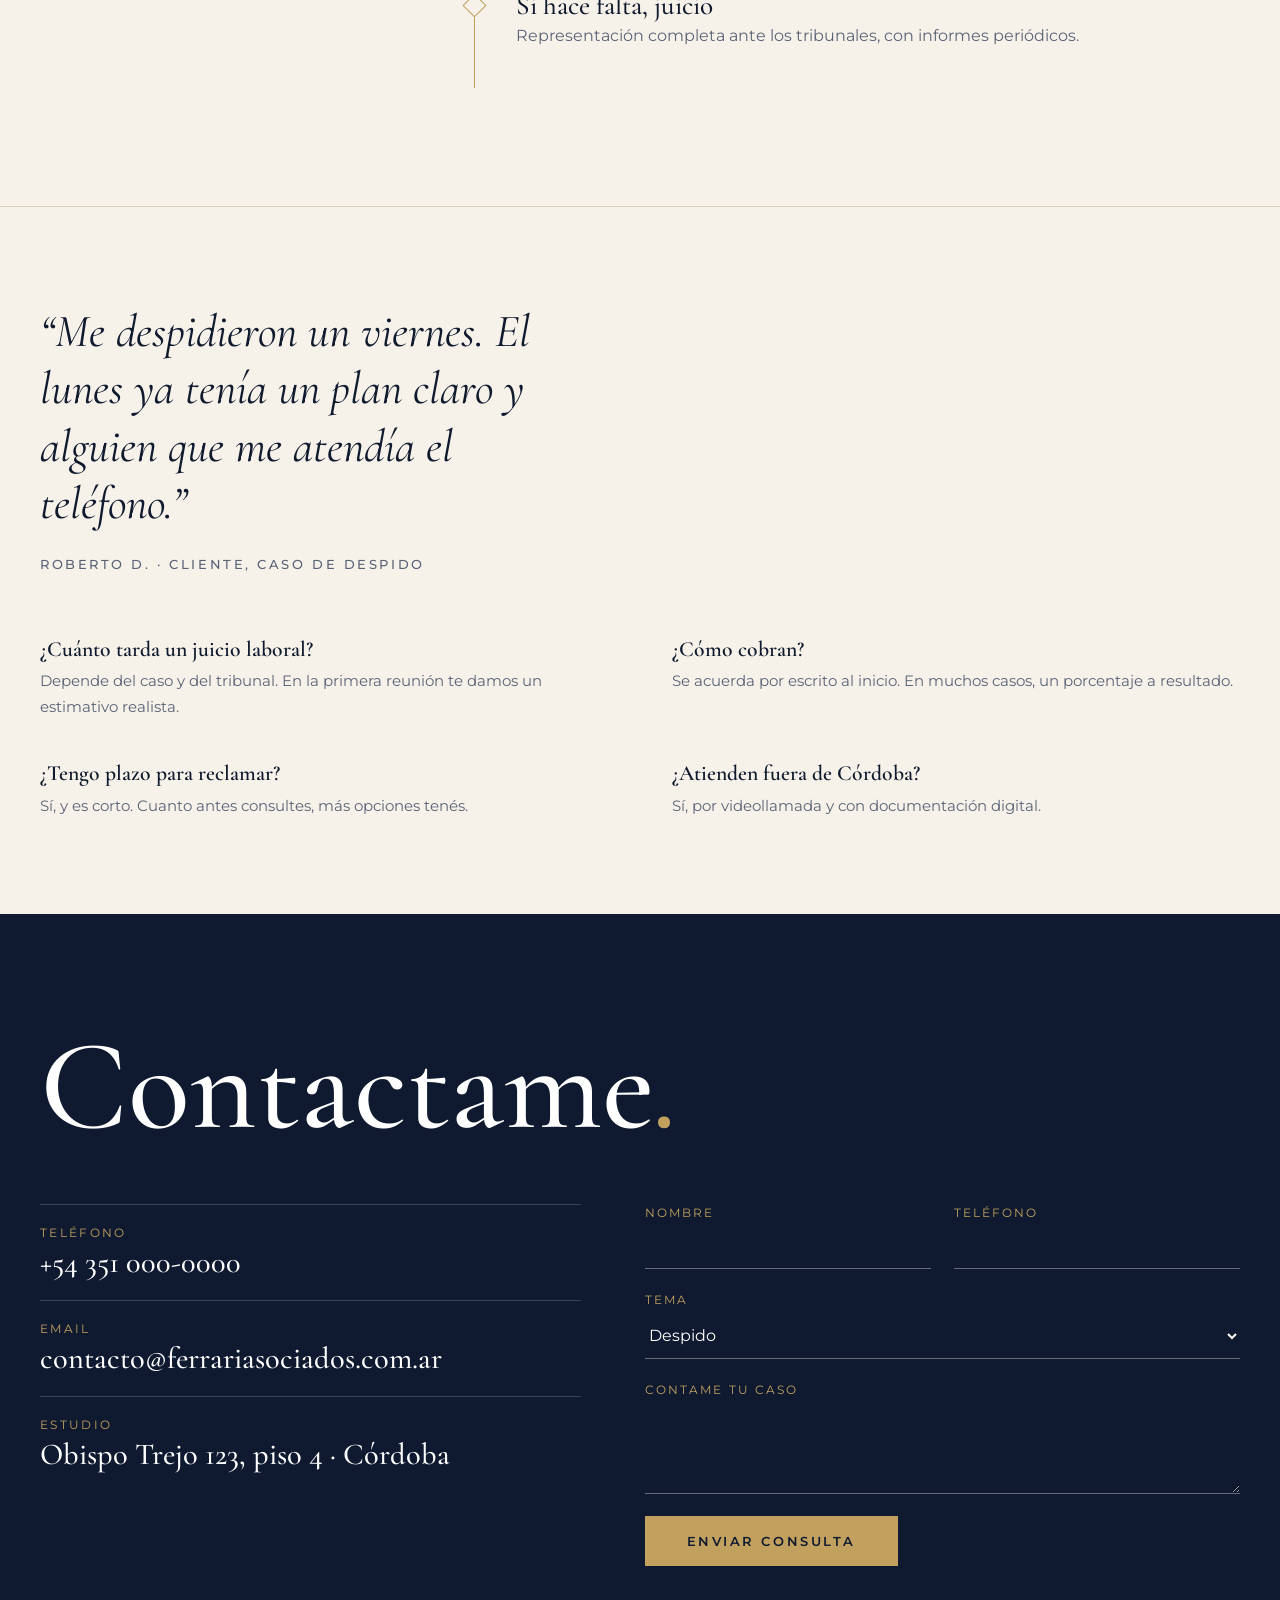
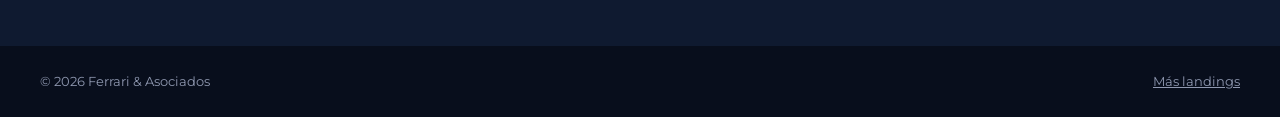
==== commit 6e4f1821: "Rehace las 6 landings con estructuras y diseños distintos; quita la franja de estadísticas Co-Author" ====
--- a/abogado/index.html
+++ b/abogado/index.html
@@ -3,110 +3,148 @@
 <head>
 <meta charset="utf-8">
 <meta name="viewport" content="width=device-width,initial-scale=1">
-<title>Estudio Jurídico Ferrari & Asociados · Abogados en Córdoba</title>
-<meta name="description" content="Abogados especialistas en derecho laboral y previsional en Córdoba. Primera consulta sin cargo.">
-<meta name="theme-color" content="#14213d">
-<link rel="preconnect" href="https://fonts.googleapis.com">
-<link rel="preconnect" href="https://fonts.gstatic.com" crossorigin>
-<link href="https://fonts.googleapis.com/css2?family=Cormorant+Garamond:wght@400;500;600;700&family=Montserrat:wght@300;400;500;600&display=swap" rel="stylesheet">
-<link rel="stylesheet" href="../assets/base.css">
+<title>Ferrari & Asociados · Abogados laboralistas en Córdoba</title>
+<meta name="description" content="Estudio jurídico especializado en derecho laboral y previsional en Córdoba. Primera consulta sin cargo.">
+<meta name="theme-color" content="#0f1a30">
+<link rel="preconnect" href="https://fonts.googleapis.com"><link rel="preconnect" href="https://fonts.gstatic.com" crossorigin>
+<link href="https://fonts.googleapis.com/css2?family=Cormorant+Garamond:ital,wght@0,400;0,500;0,600;1,400;1,500&family=Montserrat:wght@300;400;500;600&display=swap" rel="stylesheet">
 <style>
-.checks{list-style:none;padding:0;margin:0 0 2rem;display:grid;gap:.7rem}
-.checks li{display:flex;gap:.7rem;align-items:flex-start}
-.checks svg{width:22px;height:22px;flex:none;color:var(--primary);margin-top:.2rem}
-.person{text-align:center}
-.avatar{width:84px;height:84px;margin:0 auto 1rem;border-radius:50%;background:var(--primary);color:var(--primary-ink);display:grid;place-items:center;font:700 2rem var(--font-head)}
-.person p{font-size:.95rem}
-.hero-actions{display:flex;flex-wrap:wrap;gap:1rem;margin-top:2rem}
-.about-art svg{width:100%;height:auto;border-radius:var(--radius)}
-.hero-split{min-height:100svh;display:flex;align-items:center;padding:calc(var(--nav-h) + 2rem) 0 4rem;position:relative;overflow:hidden}
-.hero-split .container{display:grid;grid-template-columns:1.1fr .9fr;gap:3rem;align-items:center}
-.hero-split .art svg{width:100%;height:auto;max-height:70vh;margin-inline:auto}
-@media (max-width:820px){.hero-split .container{grid-template-columns:1fr}.hero-split .art{order:-1;max-width:340px;margin-inline:auto}.hero-split{text-align:left}}
-
-:root{--primary:#b08d4c;--accent:#b08d4c;--bg:#fff;--bg2:#f4f1ea;--ink:#14213d;--muted:#555b6e;--soft:#f4f1ea;--font-head:"Cormorant Garamond",serif;--font-body:"Montserrat",sans-serif;--nav-ink:#fff;--menu-ink:#fff;--nav-bg:rgba(14,22,43,.96);--radius:4px;--footer-bg:#0e162b}
-h1,h2,h3{font-weight:500}h2{font-size:clamp(2rem,4.5vw,3.2rem)}
-.nav{background:rgba(255,255,255,.12);color:#fff}.nav .brand{font-weight:500;font-size:1.3rem}
-.hero-law{position:relative;min-height:100svh;display:flex;align-items:center;text-align:center;color:#fff;padding:calc(var(--nav-h) + 2rem) 0 4rem;background:radial-gradient(circle at 70% 30%,#27406e 0,#14213d 55%,#0a1020 100%)}
-.hero-law::before{content:"";position:absolute;inset:0;background:repeating-linear-gradient(115deg,rgba(255,255,255,.035) 0 2px,transparent 2px 40px)}
-.hero-law .container{position:relative}
-.kicker{letter-spacing:.35em;font-size:clamp(.85rem,2.4vw,1.5rem);font-weight:300;margin-bottom:1.5rem}
-.hero-law h1{font-size:clamp(2rem,5.5vw,4rem);font-weight:500;max-width:18ch;margin:0 auto 1rem}
-.sub{font-size:1.15rem;opacity:.85;max-width:52ch;margin:0 auto}
-.hero-law .hero-actions{justify-content:center}
-.btn{border-radius:2px;letter-spacing:.05em;text-transform:uppercase;font-size:.85rem}
-.btn.gold{background:#b08d4c;color:#fff}.hero-law .btn.ghost{color:#fff}
-.card{box-shadow:none;border-top:3px solid var(--primary);border-radius:2px}
-.eyebrow{letter-spacing:.25em}
-.contact-sec{background:#14213d;color:#fff}.contact-sec .lead,.contact-sec .info small{color:#c9cedd}.contact-sec .eyebrow,.contact-sec .info svg{color:#d9b877}
-.contact-sec .form{color:#14213d}.contact-sec .form h3{color:#14213d}
-.quote p{font-family:var(--font-head);font-size:1.3rem}
-.prices{display:grid;grid-template-columns:repeat(3,1fr);gap:1rem;margin-top:2rem}
-@media (max-width:820px){.prices{grid-template-columns:1fr}}
+:root{--navy:#0f1a30;--navy2:#16254a;--gold:#c2a15f;--paper:#f6f2ea;--ink:#101a2e;--mut:#5b6377;--nav-h:76px}
+*,*::before,*::after{box-sizing:border-box}html{scroll-behavior:smooth;scroll-padding-top:80px}
+body{margin:0;font:400 1rem/1.7 Montserrat,sans-serif;color:var(--ink);background:var(--paper);overflow-x:hidden}
+a{color:inherit}h1,h2,h3,p{margin:0}.serif{font-family:"Cormorant Garamond",serif}
+.wrap{width:min(1200px,100% - 2.5rem);margin-inline:auto}
+.nav{position:fixed;inset:0 0 auto;height:var(--nav-h);z-index:50;color:#fff;display:flex;align-items:center;transition:.3s}
+.nav.scrolled{background:rgba(15,26,48,.96);box-shadow:0 2px 20px rgba(0,0,0,.25)}
+.nav .wrap{display:flex;justify-content:space-between;align-items:center}
+.brand{font:500 1.5rem "Cormorant Garamond",serif;text-decoration:none;letter-spacing:.02em}.brand b{color:var(--gold);font-weight:600}
+.menu{display:flex;gap:2.2rem;list-style:none;margin:0;padding:0;font-size:.82rem;letter-spacing:.14em;text-transform:uppercase}.menu a{text-decoration:none}.menu a:hover{color:var(--gold)}
+.burger{display:none;background:0;border:0;color:#fff;width:44px;height:44px}.burger span{display:block;width:24px;height:1.5px;background:#fff;margin:6px auto}
+/* Hero a pantalla completa, texto alineado a la izquierda abajo */
+.hero{min-height:100svh;background:radial-gradient(ellipse at 75% 20%,#2a4478 0,var(--navy) 55%,#080e1c);color:#fff;display:flex;flex-direction:column;justify-content:flex-end;position:relative;overflow:hidden}
+.hero::before{content:"";position:absolute;right:-8%;top:8%;width:min(55vw,640px);aspect-ratio:1;border:1px solid rgba(194,161,95,.35);border-radius:50%;box-shadow:inset 0 0 0 40px rgba(194,161,95,.04),0 0 0 60px rgba(194,161,95,.04)}
+.hero svg{position:absolute;right:max(4vw,1rem);top:18%;width:min(34vw,380px);color:var(--gold);opacity:.9}
+.hero .wrap{position:relative;padding:8rem 0 4rem}
+.hero small{letter-spacing:.4em;font-size:.78rem;color:var(--gold);text-transform:uppercase}
+.hero h1{font:500 clamp(2.6rem,7.5vw,6.2rem)/1 "Cormorant Garamond",serif;max-width:12ch;margin:1.2rem 0 1.6rem}.hero h1 i{color:var(--gold)}
+.hero p{max-width:46ch;color:#cfd5e5;font-weight:300}
+.cta{display:inline-block;margin-top:2rem;border:1px solid var(--gold);color:#fff;padding:1rem 2.2rem;text-decoration:none;font-size:.8rem;letter-spacing:.2em;text-transform:uppercase;transition:.25s}.cta:hover{background:var(--gold);color:var(--navy)}
+.bar{border-top:1px solid rgba(255,255,255,.15);position:relative;background:rgba(0,0,0,.2)}.bar .wrap{display:flex;justify-content:space-between;flex-wrap:wrap;gap:.5rem 2rem;padding:1.1rem 0;font-size:.85rem;color:#cfd5e5}
+/* Áreas: filas numeradas */
+.areas{padding:7rem 0}
+.hd{display:flex;justify-content:space-between;align-items:end;gap:2rem;flex-wrap:wrap;margin-bottom:3rem}
+.hd h2{font:500 clamp(2.2rem,5vw,4rem)/1.05 "Cormorant Garamond",serif;max-width:14ch}.hd p{max-width:38ch;color:var(--mut)}
+.row{display:grid;grid-template-columns:90px 1fr 1.2fr 40px;gap:1.5rem;align-items:center;padding:1.8rem 0;border-top:1px solid #d7cfbd;text-decoration:none;transition:.3s}
+.row:last-child{border-bottom:1px solid #d7cfbd}
+.row:hover{padding-left:1.2rem;background:#fff}
+.row .n{font:italic 400 2rem "Cormorant Garamond",serif;color:var(--gold)}.row h3{font:500 clamp(1.5rem,2.6vw,2.2rem) "Cormorant Garamond",serif;line-height:1.1}.row p{color:var(--mut);font-size:.95rem}.row .a{font-size:1.4rem;color:var(--gold)}
+/* El estudio: monograma + texto + firma */
+.estudio{background:var(--navy);color:#fff;padding:7rem 0}
+.estudio .wrap{display:grid;grid-template-columns:.8fr 1.2fr;gap:5rem;align-items:center}
+.mono{aspect-ratio:4/5;border:1px solid var(--gold);display:grid;place-items:center;font:italic 500 clamp(6rem,14vw,11rem) "Cormorant Garamond",serif;color:var(--gold);position:relative;background:linear-gradient(160deg,#1c2f5b,#0b1428)}
+.mono::after{content:"";position:absolute;inset:14px;border:1px solid rgba(194,161,95,.35)}
+.estudio h2{font:500 clamp(2rem,4.5vw,3.4rem)/1.1 "Cormorant Garamond",serif;margin-bottom:1.5rem}.estudio p{color:#cfd5e5;font-weight:300;margin-bottom:1rem}
+.vals{display:grid;grid-template-columns:1fr 1fr;gap:1.5rem 2.5rem;margin-top:2rem}.vals b{display:block;color:var(--gold);font:600 .78rem Montserrat;letter-spacing:.2em;text-transform:uppercase;margin-bottom:.3rem}.vals span{font-size:.93rem;color:#cfd5e5}
+/* Proceso: línea de tiempo vertical */
+.proc{padding:7rem 0}
+.tl{position:relative;margin-top:3rem;max-width:780px;margin-left:auto}
+.tl::before{content:"";position:absolute;left:14px;top:6px;bottom:6px;width:1px;background:var(--gold)}
+.tl div{position:relative;padding:0 0 2.8rem 3.5rem}.tl div::before{content:"";position:absolute;left:6px;top:8px;width:17px;height:17px;background:var(--paper);border:1px solid var(--gold);transform:rotate(45deg)}
+.tl h3{font:500 1.7rem "Cormorant Garamond",serif}.tl p{color:var(--mut)}
+.proc .hd{margin-bottom:0}
+/* Frase y preguntas */
+.quote{padding:6rem 0;border-top:1px solid #d7cfbd}
+.quote blockquote{margin:0;font:italic 400 clamp(1.7rem,3.6vw,3rem)/1.25 "Cormorant Garamond",serif;max-width:26ch}.quote cite{display:block;margin-top:1.5rem;font:500 .8rem Montserrat;letter-spacing:.2em;text-transform:uppercase;color:var(--mut);font-style:normal}
+.faq{display:grid;grid-template-columns:1fr 1fr;gap:2.5rem 4rem;margin-top:4rem}.faq h3{font:600 1.35rem "Cormorant Garamond",serif;margin-bottom:.4rem}.faq p{color:var(--mut);font-size:.95rem}
+/* Contacto: enorme, líneas directas + formulario subrayado */
+.contact{background:var(--navy);color:#fff;padding:7rem 0 5rem}
+.contact h2{font:500 clamp(3rem,10vw,8rem)/.95 "Cormorant Garamond",serif}.contact h2 i{color:var(--gold)}
+.contact .g{display:grid;grid-template-columns:1fr 1.1fr;gap:4rem;margin-top:3.5rem}
+.lines a,.lines div{display:block;text-decoration:none;padding:1.2rem 0;border-top:1px solid rgba(255,255,255,.18)}.lines small{display:block;color:var(--gold);letter-spacing:.2em;text-transform:uppercase;font-size:.72rem}.lines span{font:500 clamp(1.3rem,2.4vw,1.9rem) "Cormorant Garamond",serif}
+.lines a:hover span{color:var(--gold)}
+form{display:grid;gap:1.4rem}
+form .r{display:grid;grid-template-columns:1fr 1fr;gap:1.4rem}
+form label{display:grid;gap:.2rem;font-size:.72rem;letter-spacing:.18em;text-transform:uppercase;color:var(--gold)}
+input,select,textarea{font:400 1rem Montserrat;color:#fff;background:transparent;border:0;border-bottom:1px solid rgba(255,255,255,.35);padding:.7rem 0;width:100%;border-radius:0}
+select option{color:#000}
+input:focus,select:focus,textarea:focus{outline:0;border-color:var(--gold)}
+textarea{min-height:90px;resize:vertical}
+button{justify-self:start;background:var(--gold);color:var(--navy);border:0;padding:1.1rem 2.6rem;font:600 .8rem Montserrat;letter-spacing:.2em;text-transform:uppercase;cursor:pointer}
+.form-ok{display:none;color:var(--gold)}.form-ok.show{display:block}
+footer{background:#080e1c;color:#8f98b0;font-size:.82rem;padding:1.5rem 0}footer .wrap{display:flex;justify-content:space-between;flex-wrap:wrap;gap:1rem}
+.wa{position:fixed;right:18px;bottom:18px;z-index:60;width:56px;height:56px;border-radius:50%;background:#25d366;display:grid;place-items:center;box-shadow:0 8px 24px rgba(0,0,0,.35)}.wa svg{width:30px;fill:#fff;position:static;opacity:1}
+.reveal{opacity:0;transform:translateY(24px);transition:.8s}.reveal.in{opacity:1;transform:none}
+@media(max-width:900px){
+ .burger{display:block}.menu{position:fixed;inset:var(--nav-h) 0 auto;flex-direction:column;gap:0;background:var(--navy);padding:.5rem 1.5rem 1.5rem;transform:translateY(-130%);transition:.3s}.menu.open{transform:none}.menu a{display:block;padding:1rem 0;border-bottom:1px solid rgba(255,255,255,.12)}
+ .hero svg{display:none}
+ .row{grid-template-columns:50px 1fr 24px}.row p{grid-column:2/3;grid-row:2}.row .a{grid-row:1;grid-column:3}
+ .estudio .wrap,.contact .g,.faq{grid-template-columns:1fr}.mono{max-width:300px}
+ .tl{margin-left:0}
+}
+@media(max-width:560px){form .r,.vals{grid-template-columns:1fr}button{width:100%;justify-self:stretch}}
 </style>
 </head>
-<body class="law">
-<header class="nav">
-  <div class="container">
-    <a class="brand" href="#inicio" aria-label="Ferrari & Asociados"><svg style="color:#d9b877" viewBox="0 0 24 24" fill="none" stroke="currentColor" stroke-width="1.8" stroke-linecap="round" stroke-linejoin="round" aria-hidden="true" ><path d="M12 3v18M5 21h14M3 7h18M6 7l-3 8a3 3 0 0 0 6 0zM18 7l-3 8a3 3 0 0 0 6 0z"/></svg><span>Ferrari & Asociados</span></a>
-    <nav aria-label="Principal"><ul class="menu"><li><a href="#inicio">Inicio</a></li><li><a href="#areas">Áreas</a></li><li><a href="#servicios">Servicios</a></li><li><a href="#nosotros">Nosotros</a></li><li><a href="#faq">Preguntas</a></li><li><a href="#contacto">Contacto</a></li></ul></nav>
-    <a class="btn nav-cta gold" href="#contacto">Contactame</a>
-    <button class="burger" aria-label="Abrir menú" aria-expanded="false"><span></span><span></span><span></span></button>
-  </div>
-</header>
+<body>
+<header class="nav"><div class="wrap">
+ <a class="brand" href="#inicio">Ferrari <b>&</b> Asociados</a>
+ <nav><ul class="menu"><li><a href="#areas">Áreas</a></li><li><a href="#estudio">El estudio</a></li><li><a href="#proceso">Proceso</a></li><li><a href="#faq">Consultas</a></li><li><a href="#contacto">Contacto</a></li></ul></nav>
+ <button class="burger" aria-label="Menú" aria-expanded="false"><span></span><span></span><span></span></button>
+</div></header>
 <main>
-<section class="hero-law" id="inicio"><div class="shade"></div><div class="container"><p class="kicker">ESTUDIO JURÍDICO DE ABOGADOS</p><h1>Especialistas en Derecho Laboral y Previsional</h1><p class="sub">Defendemos tus derechos con estrategia, claridad y compromiso. Primera consulta sin cargo.</p><div class="hero-actions"><a class="btn gold" href="#contacto">Contactame</a><a class="btn ghost" href="#areas">Áreas de práctica</a></div></div></section>
-<section class="section"><div class="container"><div class="stats"><div><b>+18</b><span>Años de ejercicio</span></div><div><b>+1.500</b><span>Casos resueltos</span></div><div><b>94%</b><span>Casos con resultado favorable</span></div><div><b>24 hs</b><span>Respuesta a consultas</span></div></div></div></section>
-<section class="section alt" id="servicios"><div class="container">
-  <div class="center"><span class="eyebrow">Servicios legales</span><h2>Acompañamiento legal en cada etapa</h2><p class="lead">Desde el asesoramiento inicial hasta la resolución judicial o extrajudicial.</p></div>
-  <div class="grid g3" style="margin-top:2.5rem"><article class="card reveal"><div class="ico"><svg viewBox="0 0 24 24" fill="none" stroke="currentColor" stroke-width="1.8" stroke-linecap="round" stroke-linejoin="round" aria-hidden="true" ><path d="M14 2H6a2 2 0 0 0-2 2v16a2 2 0 0 0 2 2h12a2 2 0 0 0 2-2V8zM14 2v6h6M8 13h8M8 17h8"/></svg></div><h3>Asesoramiento legal</h3><p>Análisis de tu situación y estrategia clara con los pasos a seguir.</p></article><article class="card reveal"><div class="ico"><svg viewBox="0 0 24 24" fill="none" stroke="currentColor" stroke-width="1.8" stroke-linecap="round" stroke-linejoin="round" aria-hidden="true" ><path d="M12 3v18M5 21h14M3 7h18M6 7l-3 8a3 3 0 0 0 6 0zM18 7l-3 8a3 3 0 0 0 6 0z"/></svg></div><h3>Negociación y mediación</h3><p>Acuerdos justos sin llegar a juicio cuando es posible.</p></article><article class="card reveal"><div class="ico"><svg viewBox="0 0 24 24" fill="none" stroke="currentColor" stroke-width="1.8" stroke-linecap="round" stroke-linejoin="round" aria-hidden="true" ><path d="M4 7h16a2 2 0 0 1 2 2v10a2 2 0 0 1-2 2H4a2 2 0 0 1-2-2V9a2 2 0 0 1 2-2zM16 21V5a2 2 0 0 0-2-2h-4a2 2 0 0 0-2 2v16"/></svg></div><h3>Juicios laborales</h3><p>Representación completa ante tribunales del trabajo.</p></article><article class="card reveal"><div class="ico"><svg viewBox="0 0 24 24" fill="none" stroke="currentColor" stroke-width="1.8" stroke-linecap="round" stroke-linejoin="round" aria-hidden="true" ><path d="M17 21v-2a4 4 0 0 0-4-4H5a4 4 0 0 0-4 4v2M9 3a4 4 0 1 0 0 8 4 4 0 0 0 0-8zM23 21v-2a4 4 0 0 0-3-3.9M16 3.1a4 4 0 0 1 0 7.8"/></svg></div><h3>Derecho previsional</h3><p>Jubilaciones, reajustes y pensiones: trámite completo.</p></article><article class="card reveal"><div class="ico"><svg viewBox="0 0 24 24" fill="none" stroke="currentColor" stroke-width="1.8" stroke-linecap="round" stroke-linejoin="round" aria-hidden="true" ><path d="M12 22s8-4 8-10V5l-8-3-8 3v7c0 6 8 10 8 10zM9 12l2 2 4-4"/></svg></div><h3>Asesoramiento a empresas</h3><p>Prevención de conflictos y regularización laboral.</p></article><article class="card reveal"><div class="ico"><svg viewBox="0 0 24 24" fill="none" stroke="currentColor" stroke-width="1.8" stroke-linecap="round" stroke-linejoin="round" aria-hidden="true" ><path d="M12 2a10 10 0 1 0 0 20 10 10 0 0 0 0-20zM12 6v6l4 2"/></svg></div><h3>Seguimiento permanente</h3><p>Te informamos cada novedad de tu expediente.</p></article></div>
-</div></section>
-<section class="section" id="areas"><div class="container"><div class="center"><span class="eyebrow">Áreas de práctica</span><h2>Casos que atendemos con especialización</h2></div><div class="grid g2" style="margin-top:2.5rem"><div class="card reveal"><h3>Despidos y indemnizaciones</h3><p>Despido sin causa, con causa, falta de registración y cálculo de liquidaciones finales.</p></div><div class="card reveal"><h3>Accidentes y enfermedades laborales</h3><p>Reclamos ante ART y comisiones médicas, incapacidades y reparación integral.</p></div><div class="card reveal"><h3>Jubilaciones y pensiones</h3><p>Trámites ante ANSES, reajustes de haberes, moratorias y pensiones por fallecimiento.</p></div><div class="card reveal"><h3>Acoso laboral y discriminación</h3><p>Asesoramiento y acciones legales frente a situaciones de maltrato en el trabajo.</p></div></div></div></section>
-<section class="section" id="nosotros"><div class="container split">
-  <div class="about-art reveal" aria-hidden="true"><svg viewBox="0 0 500 400"><rect width="500" height="400" fill="#14213d"/><g stroke="#b08d4c" fill="none" stroke-width="5" stroke-linecap="round" transform="translate(140 40) scale(10)"><path d="M12 3v18M5 21h14M3 7h18M6 7l-3 8a3 3 0 0 0 6 0zM18 7l-3 8a3 3 0 0 0 6 0z" stroke-width=".5"/></g></svg></div>
-  <div class="reveal"><span class="eyebrow">El estudio</span><h2>Experiencia y compromiso con cada cliente</h2><p class="lead">Somos un estudio de abogados con trayectoria en Córdoba. Tratamos cada caso de forma personalizada, con honestidad sobre los alcances posibles y comunicación permanente.</p><ul class="checks"><li><svg viewBox="0 0 24 24" fill="none" stroke="currentColor" stroke-width="1.8" stroke-linecap="round" stroke-linejoin="round" aria-hidden="true" ><path d="M20 6L9 17l-5-5"/></svg><span>Primera consulta sin cargo</span></li><li><svg viewBox="0 0 24 24" fill="none" stroke="currentColor" stroke-width="1.8" stroke-linecap="round" stroke-linejoin="round" aria-hidden="true" ><path d="M20 6L9 17l-5-5"/></svg><span>Honorarios claros y por escrito</span></li><li><svg viewBox="0 0 24 24" fill="none" stroke="currentColor" stroke-width="1.8" stroke-linecap="round" stroke-linejoin="round" aria-hidden="true" ><path d="M20 6L9 17l-5-5"/></svg><span>Trato directo con el abogado a cargo</span></li><li><svg viewBox="0 0 24 24" fill="none" stroke="currentColor" stroke-width="1.8" stroke-linecap="round" stroke-linejoin="round" aria-hidden="true" ><path d="M20 6L9 17l-5-5"/></svg><span>Atención presencial y online</span></li></ul><a class="btn" href="#contacto">Contactame</a></div>
+<section class="hero" id="inicio">
+ <svg viewBox="0 0 24 24" fill="none" stroke="currentColor" stroke-width=".35" stroke-linecap="round" stroke-linejoin="round" aria-hidden="true"><path d="M12 3v18M5 21h14M3 7h18M6 7l-3 8a3 3 0 0 0 6 0zM18 7l-3 8a3 3 0 0 0 6 0z"/></svg>
+ <div class="wrap"><small>Estudio jurídico · Córdoba</small><h1>Tus derechos <i>laborales</i>, bien defendidos.</h1><p>Especialistas en derecho laboral y previsional. Despidos, accidentes de trabajo, jubilaciones y pensiones. Primera consulta sin cargo.</p><a class="cta" href="#contacto">Contactame</a></div>
+ <div class="bar"><div class="wrap"><span>Obispo Trejo 123, Córdoba</span><span>Lun a Vie · 9 a 18 hs</span><span>+54 351 000-0000</span></div></div>
+</section>
+
+<section class="areas" id="areas"><div class="wrap">
+ <div class="hd reveal"><h2>Áreas de práctica</h2><p>Nos dedicamos a una sola cosa: la relación entre las personas y su trabajo.</p></div>
+ <a class="row reveal" href="#contacto"><span class="n">01</span><h3>Despidos e indemnizaciones</h3><p>Despido sin causa, con causa, falta de registración y liquidación final.</p><span class="a">→</span></a>
+ <a class="row reveal" href="#contacto"><span class="n">02</span><h3>Accidentes y ART</h3><p>Reclamos ante la aseguradora, comisiones médicas e incapacidades.</p><span class="a">→</span></a>
+ <a class="row reveal" href="#contacto"><span class="n">03</span><h3>Jubilaciones y pensiones</h3><p>Trámites ante ANSES, reajustes de haberes, moratorias y pensiones.</p><span class="a">→</span></a>
+ <a class="row reveal" href="#contacto"><span class="n">04</span><h3>Acoso y discriminación laboral</h3><p>Asesoramiento y acciones legales ante el maltrato en el trabajo.</p><span class="a">→</span></a>
+ <a class="row reveal" href="#contacto"><span class="n">05</span><h3>Empresas y empleadores</h3><p>Prevención de conflictos, regularización y defensa en juicio.</p><span class="a">→</span></a>
 </div></section>
 
-<section class="section alt" id="proceso"><div class="container">
-  <div class="center"><span class="eyebrow">Cómo trabajamos</span><h2>Un proceso claro y transparente</h2></div>
-  <ol class="steps" style="margin-top:2.5rem"><li class="reveal"><h3>Consulta inicial</h3><p>Escuchamos tu caso sin compromiso.</p></li><li class="reveal"><h3>Estrategia</h3><p>Evaluamos la documentación y definimos el camino.</p></li><li class="reveal"><h3>Acción legal</h3><p>Presentamos reclamos, negociamos o litigamos.</p></li><li class="reveal"><h3>Resolución</h3><p>Te acompañamos hasta el cobro o resolución final.</p></li></ol>
+<section class="estudio" id="estudio"><div class="wrap">
+ <div class="mono reveal" aria-hidden="true">F</div>
+ <div class="reveal"><h2>Dieciocho años sentados del mismo lado de la mesa: el tuyo.</h2><p>Somos un estudio chico a propósito. Cada caso lo lleva un abogado que te conoce por tu nombre, te explica sin tecnicismos qué es posible y qué no, y te avisa de cada movimiento del expediente.</p><p>No prometemos resultados que no podemos garantizar. Sí prometemos dedicación, claridad y honorarios acordados por escrito desde el primer día.</p>
+ <div class="vals"><div><b>Sin cargo</b><span>La primera consulta no tiene costo.</span></div><div><b>Por escrito</b><span>Honorarios claros antes de empezar.</span></div><div><b>Directo</b><span>Hablás con el abogado a cargo.</span></div><div><b>Online</b><span>Videollamada o presencial.</span></div></div></div>
 </div></section>
-<section class="section " id="opiniones"><div class="container">
-  <div class="center"><span class="eyebrow">Opiniones</span><h2>Lo que dicen nuestros clientes</h2></div>
-  <div class="grid g3" style="margin-top:2.5rem"><blockquote class="card quote reveal" style="margin:0"><div class="stars" aria-label="5 estrellas">★★★★★</div><p>“Me despidieron sin explicación. Me guiaron en todo y cobré lo que me correspondía.”</p><footer>Roberto D.<small>Cliente · Despido</small></footer></blockquote><blockquote class="card quote reveal" style="margin:0"><div class="stars" aria-label="5 estrellas">★★★★★</div><p>“Logré mi jubilación después de años de trabas. Excelente atención.”</p><footer>Silvia G.<small>Cliente · Jubilación</small></footer></blockquote><blockquote class="card quote reveal" style="margin:0"><div class="stars" aria-label="5 estrellas">★★★★★</div><p>“Siempre disponibles para responder mis dudas, por cualquier medio.”</p><footer>Andrés L.<small>Cliente · Accidente laboral</small></footer></blockquote></div>
+
+<section class="proc" id="proceso"><div class="wrap">
+ <div class="hd reveal"><h2>Cómo es trabajar con nosotros</h2></div>
+ <div class="tl">
+  <div class="reveal"><h3>Me contás tu caso</h3><p>Por WhatsApp, teléfono o en el estudio. Sin compromiso y de forma confidencial.</p></div>
+  <div class="reveal"><h3>Analizamos la documentación</h3><p>Recibos, telegramas, contratos. Te digo con franqueza qué chances hay.</p></div>
+  <div class="reveal"><h3>Intimamos y negociamos</h3><p>Siempre que es posible, buscamos un acuerdo justo antes de litigar.</p></div>
+  <div class="reveal"><h3>Si hace falta, juicio</h3><p>Representación completa ante los tribunales, con informes periódicos.</p></div>
+ </div>
 </div></section>
-<section class="section alt" id="faq"><div class="container">
-  <div class="center"><span class="eyebrow">Preguntas frecuentes</span><h2>Dudas frecuentes</h2></div>
-  <div class="faq"><details><summary>¿La primera consulta tiene costo?</summary><p>No. La primera consulta es sin cargo y sin compromiso.</p></details><details><summary>¿Cuánto tarda un juicio laboral?</summary><p>Depende de cada caso. En la consulta te damos un estimativo realista.</p></details><details><summary>¿Cómo cobran sus honorarios?</summary><p>Se acuerdan por escrito al inicio. En muchos casos, a resultado.</p></details><details><summary>¿Atienden online?</summary><p>Sí, por videollamada o WhatsApp, además de la atención presencial.</p></details></div>
+
+<section class="quote" id="faq"><div class="wrap">
+ <blockquote class="reveal">“Me despidieron un viernes. El lunes ya tenía un plan claro y alguien que me atendía el teléfono.”</blockquote><cite class="reveal">Roberto D. · Cliente, caso de despido</cite>
+ <div class="faq">
+  <div class="reveal"><h3>¿Cuánto tarda un juicio laboral?</h3><p>Depende del caso y del tribunal. En la primera reunión te damos un estimativo realista.</p></div>
+  <div class="reveal"><h3>¿Cómo cobran?</h3><p>Se acuerda por escrito al inicio. En muchos casos, un porcentaje a resultado.</p></div>
+  <div class="reveal"><h3>¿Tengo plazo para reclamar?</h3><p>Sí, y es corto. Cuanto antes consultes, más opciones tenés.</p></div>
+  <div class="reveal"><h3>¿Atienden fuera de Córdoba?</h3><p>Sí, por videollamada y con documentación digital.</p></div>
+ </div>
 </div></section>
-<section class="section contact-sec" id="contacto"><div class="container contact">
-  <div class="reveal">
-    <span class="eyebrow">Contacto</span>
-    <h2>Contactame</h2>
-    <p class="lead">Contame tu caso y te respondo dentro de las 24 horas. La consulta es confidencial.</p>
-    <ul class="info"><li><svg viewBox="0 0 24 24" fill="none" stroke="currentColor" stroke-width="1.8" stroke-linecap="round" stroke-linejoin="round" aria-hidden="true" ><path d="M22 16.9v3a2 2 0 0 1-2.2 2 19.8 19.8 0 0 1-8.6-3.1 19.5 19.5 0 0 1-6-6A19.8 19.8 0 0 1 2.1 4.2 2 2 0 0 1 4.1 2h3a2 2 0 0 1 2 1.7c.1 1 .4 1.9.7 2.8a2 2 0 0 1-.5 2.1L8.1 9.9a16 16 0 0 0 6 6l1.3-1.3a2 2 0 0 1 2.1-.4c.9.3 1.8.6 2.8.7a2 2 0 0 1 1.7 2z"/></svg><div><b>Teléfono</b><small>+54 351 000-0000</small></div></li><li><svg viewBox="0 0 24 24" fill="none" stroke="currentColor" stroke-width="1.8" stroke-linecap="round" stroke-linejoin="round" aria-hidden="true" ><path d="M4 4h16a2 2 0 0 1 2 2v12a2 2 0 0 1-2 2H4a2 2 0 0 1-2-2V6a2 2 0 0 1 2-2zM22 6l-10 7L2 6"/></svg><div><b>Email</b><small>contacto@ferrariasociados.com.ar</small></div></li><li><svg viewBox="0 0 24 24" fill="none" stroke="currentColor" stroke-width="1.8" stroke-linecap="round" stroke-linejoin="round" aria-hidden="true" ><path d="M21 10c0 7-9 13-9 13S3 17 3 10a9 9 0 0 1 18 0zM12 7a3 3 0 1 0 0 6 3 3 0 0 0 0-6z"/></svg><div><b>Estudio</b><small>Obispo Trejo 123, Piso 4, Córdoba</small></div></li><li><svg viewBox="0 0 24 24" fill="none" stroke="currentColor" stroke-width="1.8" stroke-linecap="round" stroke-linejoin="round" aria-hidden="true" ><path d="M12 2a10 10 0 1 0 0 20 10 10 0 0 0 0-20zM12 6v6l4 2"/></svg><div><b>Horario</b><small>Lun a Vie de 9 a 18 hs</small></div></li></ul>
-    <iframe class="map" title="Mapa" loading="lazy" src="https://www.openstreetmap.org/export/embed.html?bbox=-64.22%2C-31.44%2C-64.16%2C-31.40&amp;layer=mapnik"></iframe>
-  </div>
-  <form class="form reveal" data-wa="5493510000000" aria-label="Formulario de contacto">
-    <h3>Solicitá tu consulta</h3>
-    <div class="row">
-      <label>Nombre<input name="Nombre" required autocomplete="name" placeholder="Tu nombre"></label>
-      <label>Teléfono<input name="Teléfono" type="tel" required autocomplete="tel" placeholder="351 000 0000"></label>
-    </div>
-    <label>Email<input name="Email" type="email" autocomplete="email" placeholder="tu@email.com"></label>
-    <div class="row">
-      <label>Tema<select name="Motivo"><option>Despido</option><option>Accidente laboral</option><option>Jubilación / pensión</option><option>Reclamo de haberes</option><option>Otro</option></select></label>
-      <label>Horario preferido<select name="Horario"><option>Mañana</option><option>Tarde</option><option>Noche</option></select></label>
-    </div>
-    <label>Mensaje<textarea name="Mensaje" placeholder="Contanos brevemente tu situación"></textarea></label>
-    <button class="btn block gold" type="submit">Enviar consulta</button>
-    <div class="form-ok" role="status">¡Gracias! Se abrió WhatsApp con tu mensaje para que lo envíes.</div>
-    <p class="note">Respondemos en el día. Tus datos se usan solo para contactarte.</p>
+
+<section class="contact" id="contacto"><div class="wrap">
+ <h2 class="reveal">Contactame<i>.</i></h2>
+ <div class="g">
+  <div class="lines reveal"><a href="tel:+543510000000"><small>Teléfono</small><span>+54 351 000-0000</span></a><a href="mailto:contacto@ferrariasociados.com.ar"><small>Email</small><span>contacto@ferrariasociados.com.ar</span></a><div><small>Estudio</small><span>Obispo Trejo 123, piso 4 · Córdoba</span></div></div>
+  <form class="reveal" data-wa="5493510000000">
+   <div class="r"><label>Nombre<input name="Nombre" required></label><label>Teléfono<input name="Teléfono" type="tel" required></label></div>
+   <label>Tema<select name="Tema"><option>Despido</option><option>Accidente laboral</option><option>Jubilación / pensión</option><option>Acoso laboral</option><option>Soy empresa</option><option>Otro</option></select></label>
+   <label>Contame tu caso<textarea name="Caso"></textarea></label>
+   <button>Enviar consulta</button><div class="form-ok">Se abrió WhatsApp con tu mensaje. Respondo dentro de las 24 hs.</div>
   </form>
+ </div>
 </div></section>
 </main>
-<footer class="footer"><div class="container"><span>© <span id="year">2026</span> Ferrari & Asociados. Todos los derechos reservados.</span><span>Abogados · Córdoba · <a href="../index.html">Más landings</a></span></div></footer>
-<a class="wa" href="https://wa.me/5493510000000" target="_blank" rel="noopener" aria-label="WhatsApp"><svg viewBox="0 0 32 32" aria-hidden="true"><path d="M16 3C8.8 3 3 8.8 3 16c0 2.3.6 4.5 1.7 6.4L3 29l6.8-1.8A13 13 0 0 0 16 29c7.2 0 13-5.8 13-13S23.2 3 16 3zm0 23.7c-2 0-3.9-.6-5.5-1.6l-.4-.2-4 1 1.1-3.9-.3-.4A10.7 10.7 0 1 1 16 26.700zm5.900-8c-.3-.2-1.900-.9-2.200-1-.3-.1-.5-.2-.7.2-.2.300-.8 1-1 1.200-.2.200-.4.200-.7.100-.3-.2-1.400-.5-2.600-1.600-1-.9-1.600-1.900-1.800-2.200-.2-.3 0-.5.100-.7l.5-.6c.2-.2.200-.3.300-.5.100-.2.100-.4 0-.6l-1-2.300c-.2-.6-.5-.5-.7-.5h-.6c-.2 0-.6.100-.9.400-.3.300-1.200 1.100-1.200 2.800s1.200 3.300 1.400 3.500c.2.200 2.400 3.700 5.800 5.100 3.400 1.400 3.400.9 4 .9.600-.1 1.900-.8 2.200-1.500.3-.8.300-1.400.2-1.500-.1-.1-.3-.2-.6-.4z"/></svg></a>
-<script src="../assets/main.js"></script>
-</body>
-</html>+<footer><div class="wrap"><span>© <span id="year">2026</span> Ferrari & Asociados</span><a href="../index.html">Más landings</a></div></footer>
+<a class="wa" href="https://wa.me/5493510000000" target="_blank" rel="noopener" aria-label="WhatsApp"><svg viewBox="0 0 32 32" aria-hidden="true"><path d="M16 3C8.8 3 3 8.8 3 16c0 2.3.6 4.5 1.7 6.4L3 29l6.8-1.8A13 13 0 0 0 16 29c7.2 0 13-5.8 13-13S23.2 3 16 3zm0 23.7c-2 0-3.9-.6-5.5-1.6l-.4-.2-4 1 1.1-3.9-.3-.4A10.7 10.7 0 1 1 16 26.700zm5.900-8c-.3-.2-1.900-.9-2.200-1-.3-.1-.5-.2-.7.2-.2.300-.8 1-1 1.200-.2.200-.4.200-.7.100-.3-.2-1.400-.5-2.600-1.600-1-.9-1.600-1.900-1.800-2.200-.2-.3 0-.5.100-.7l.5-.6c.2-.2.200-.3.300-.5.100-.2.100-.4 0-.6l-1-2.300c-.2-.6-.5-.5-.7-.5h-.6c-.2 0-.6.100-.9.400-.3.300-1.200 1.100-1.200 2.800s1.200 3.300 1.400 3.500c.2.200 2.400 3.700 5.800 5.100 3.400 1.400 3.400.9 4 .9.600-.1 1.900-.8 2.200-1.500.3-.8.300-1.400.2-1.500-.1-.1-.3-.2-.6-.4z"/></svg></a><script src="../assets/main.js"></script>
+</body></html>
